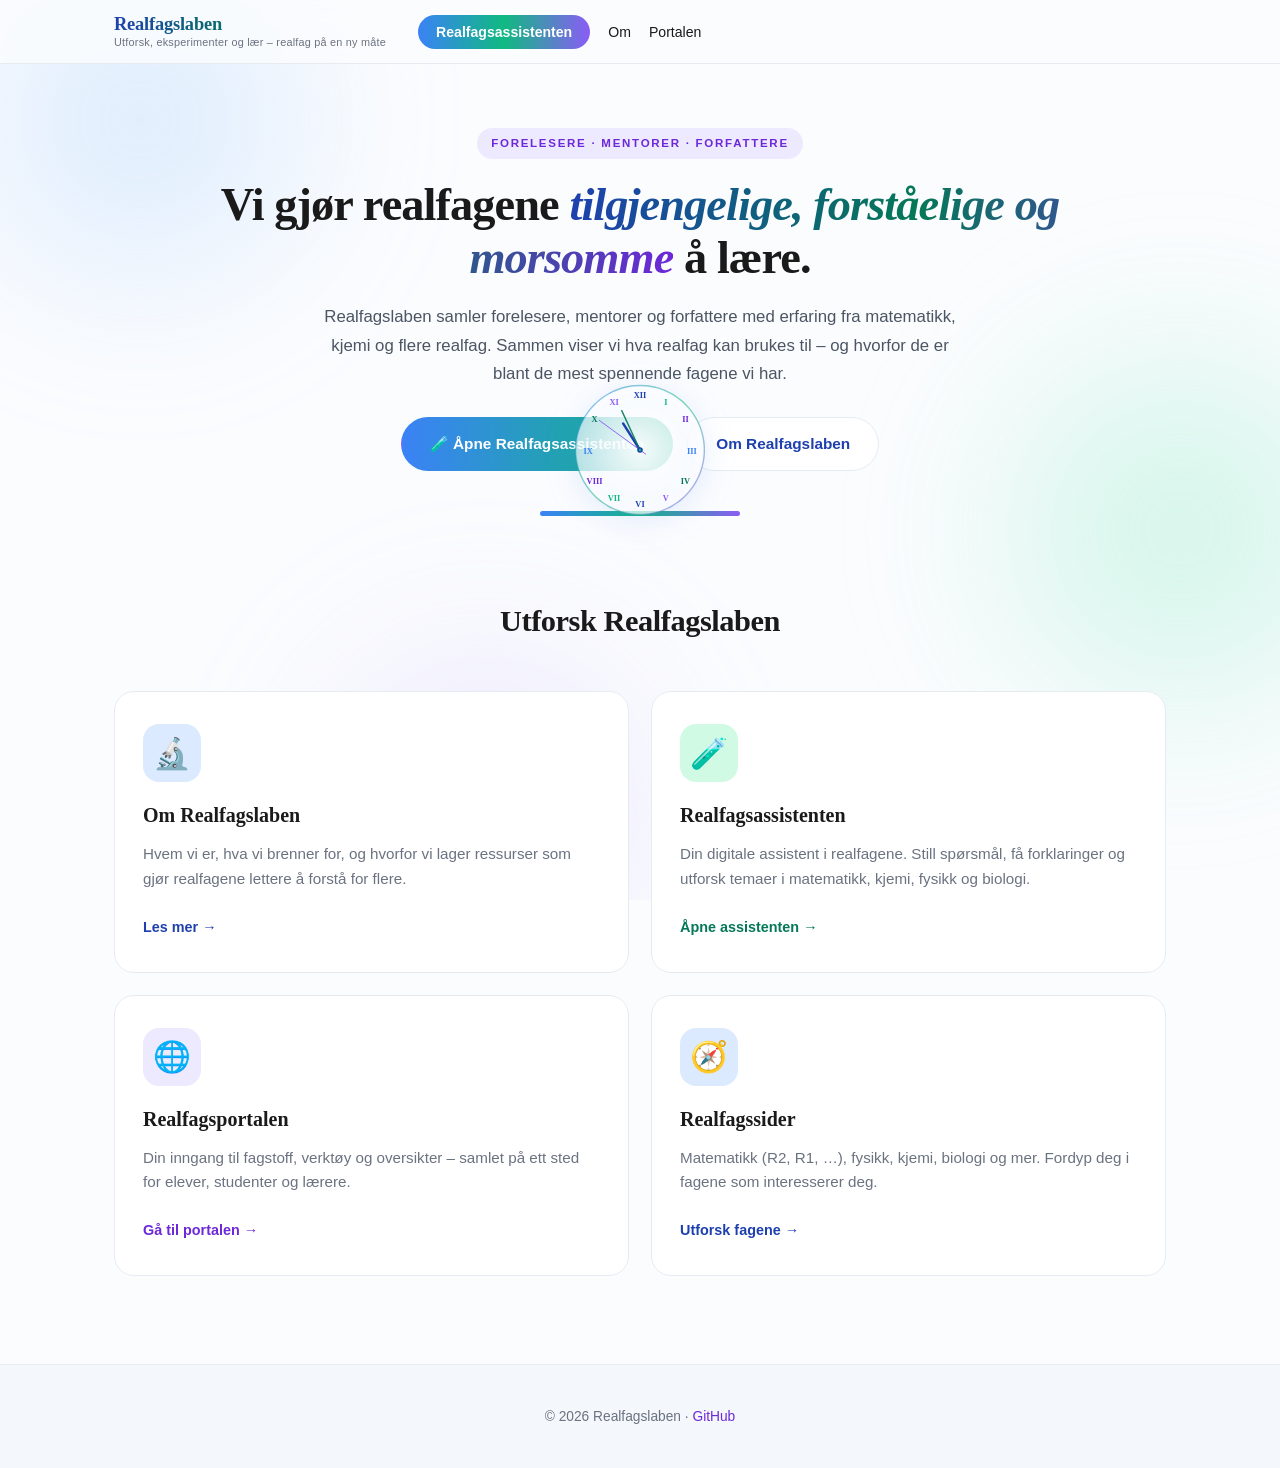
==== index.html @ 732340e2 "Refactor styles and layout in index.html Updated various styles and layout adjustments in index.html" ====
<!DOCTYPE html>
<html lang="no">
<head>
<meta charset="UTF-8">
<meta name="viewport" content="width=device-width, initial-scale=1.0">
<title>Realfagslaben – En reise i realfagsverden</title>
<meta name="description" content="Realfagslaben – forelesere, mentorer og forfattere som gjør matematikk, kjemi og realfag tilgjengelige, forståelige og morsomme å lære.">
<style>
  * { box-sizing: border-box; margin: 0; padding: 0; }

  :root {
    --bla: #3b82f6;
    --bla-mork: #1e40af;
    --gronn: #10b981;
    --gronn-mork: #047857;
    --lilla: #8b5cf6;
    --lilla-mork: #6d28d9;
    --tekst: #1a1a1a;
    --muted: #6b7280;
    --bg: #fbfcfe;
    --bg-alt: #f4f7fb;
    --border: #e6ebf2;
  }

  html, body {
    overflow-x: hidden;
    scroll-behavior: smooth;
  }

  body {
    font-family: -apple-system, BlinkMacSystemFont, "Inter", "Segoe UI", Roboto, Helvetica, Arial, sans-serif;
    background: var(--bg);
    color: var(--tekst);
    line-height: 1.7;
    -webkit-font-smoothing: antialiased;
    cursor: none;
  }

  /* ---------- Bakgrunnsdekor ---------- */
  .bakgrunn {
    position: fixed;
    inset: 0;
    z-index: -1;
    overflow: hidden;
    pointer-events: none;
  }
  .boble {
    position: absolute;
    border-radius: 50%;
    filter: blur(70px);
    opacity: 0.35;
  }
  .boble-1 {
    width: 480px; height: 480px;
    background: radial-gradient(circle, #93c5fd, transparent 70%);
    top: -120px; left: -100px;
  }
  .boble-2 {
    width: 520px; height: 520px;
    background: radial-gradient(circle, #6ee7b7, transparent 70%);
    top: 30%; right: -160px;
  }
  .boble-3 {
    width: 460px; height: 460px;
    background: radial-gradient(circle, #c4b5fd, transparent 70%);
    bottom: -140px; left: 20%;
  }

  /* ---------- Klokke som følger musen (litt mindre) ---------- */
  .klokke {
    position: fixed;
    top: 0;
    left: 0;
    width: 140px;
    height: 140px;
    pointer-events: none;
    z-index: 9999;
    transform: translate(-50%, -50%);
    will-change: transform;
  }

  .klokke svg {
    width: 100%;
    height: 100%;
    overflow: visible;
    filter: drop-shadow(0 6px 16px rgba(59, 130, 246, 0.18));
  }

  /* ---------- Meny ---------- */
  header {
    position: sticky;
    top: 0;
    background: rgba(251, 252, 254, 0.85);
    backdrop-filter: saturate(180%) blur(12px);
    -webkit-backdrop-filter: saturate(180%) blur(12px);
    border-bottom: 1px solid var(--border);
    z-index: 100;
  }

  .nav {
    max-width: 1100px;
    margin: 0 auto;
    padding: 14px 24px;
    display: flex;
    justify-content: space-between;
    align-items: center;
    gap: 20px;
  }

  .logo-wrap {
    display: flex;
    flex-direction: column;
    line-height: 1.15;
    text-decoration: none;
    flex-shrink: 0;
  }

  .logo {
    font-family: Georgia, serif;
    font-size: 1.15rem;
    font-weight: 700;
    letter-spacing: -0.01em;
    background: linear-gradient(90deg, var(--bla-mork), var(--gronn-mork), var(--lilla-mork));
    -webkit-background-clip: text;
    background-clip: text;
    color: transparent;
  }

  .logo-undertittel {
    font-size: 0.68rem;
    font-weight: 500;
    letter-spacing: 0.02em;
    color: var(--muted);
    margin-top: 1px;
  }

  /* Knapper til VENSTRE – rett etter logoen */
  .nav-lenker {
    display: flex;
    gap: 18px;
    list-style: none;
    align-items: center;
    margin-right: auto;
    margin-left: 12px;
  }
  .nav-lenker a {
    font-size: 0.88rem;
    font-weight: 500;
    color: var(--tekst);
    text-decoration: none;
    transition: color 0.2s;
    white-space: nowrap;
  }
  .nav-lenker a:hover { color: var(--bla-mork); }
  .nav-lenker a.cta {
    color: #fff;
    font-weight: 600;
    background: linear-gradient(90deg, var(--bla), var(--gronn), var(--lilla));
    padding: 9px 18px;
    border-radius: 999px;
    transition: transform 0.2s, box-shadow 0.2s;
  }
  .nav-lenker a.cta:hover {
    transform: translateY(-2px);
    box-shadow: 0 8px 20px rgba(59, 130, 246, 0.28);
  }

  /* ---------- Hero ---------- */
  .hero {
    max-width: 1100px;
    margin: 0 auto;
    padding: 64px 24px 48px;
    text-align: center;
    position: relative;
  }

  .hero .eyebrow {
    display: inline-block;
    font-size: 0.72rem;
    font-weight: 600;
    letter-spacing: 0.15em;
    text-transform: uppercase;
    color: var(--lilla-mork);
    background: #ede9fe;
    padding: 6px 14px;
    border-radius: 999px;
    margin-bottom: 20px;
  }

  .hero h1 {
    font-family: Georgia, serif;
    font-size: clamp(1.8rem, 4.5vw, 2.9rem);
    font-weight: 700;
    line-height: 1.14;
    letter-spacing: -0.02em;
    margin-bottom: 18px;
    max-width: 860px;
    margin-left: auto;
    margin-right: auto;
  }

  .hero h1 .gradient {
    background: linear-gradient(90deg, var(--bla-mork), var(--gronn-mork), var(--lilla-mork));
    -webkit-background-clip: text;
    background-clip: text;
    color: transparent;
    font-style: italic;
  }

  .hero p {
    font-size: 1.05rem;
    color: #4b5563;
    margin: 0 auto 28px;
    max-width: 640px;
  }

  .hero-knapper {
    display: flex;
    gap: 14px;
    flex-wrap: wrap;
    justify-content: center;
  }

  .knapp {
    display: inline-flex;
    align-items: center;
    gap: 8px;
    padding: 13px 28px;
    border-radius: 999px;
    font-size: 0.96rem;
    font-weight: 600;
    text-decoration: none;
    transition: transform 0.15s, box-shadow 0.25s, background 0.25s, color 0.25s;
    border: 1px solid transparent;
  }

  .knapp-primær {
    color: #fff;
    background: linear-gradient(90deg, var(--bla), var(--gronn), var(--lilla));
    background-size: 200% 100%;
    background-position: 0% 50%;
    transition: background-position 0.5s, transform 0.2s, box-shadow 0.25s;
  }
  .knapp-primær:hover {
    background-position: 100% 50%;
    transform: translateY(-2px);
    box-shadow: 0 12px 28px rgba(139, 92, 246, 0.28);
  }

  .knapp-sekundær {
    color: var(--bla-mork);
    background: #fff;
    border-color: var(--border);
  }
  .knapp-sekundær:hover {
    border-color: var(--bla);
    color: var(--bla);
    transform: translateY(-2px);
    box-shadow: 0 10px 24px rgba(59, 130, 246, 0.15);
  }

  /* ---------- Fargebånd ---------- */
  .bånd {
    height: 5px;
    max-width: 200px;
    margin: 40px auto 0;
    border-radius: 999px;
    background: linear-gradient(90deg, var(--bla), var(--gronn), var(--lilla));
  }

  /* ---------- Kort-seksjon ---------- */
  .utforsk {
    max-width: 1100px;
    margin: 0 auto;
    padding: 32px 24px 88px;
  }

  .utforsk-header {
    text-align: center;
    margin-bottom: 44px;
  }
  .utforsk-header h2 {
    font-family: Georgia, serif;
    font-size: clamp(1.4rem, 3vw, 1.9rem);
    font-weight: 700;
    letter-spacing: -0.015em;
    margin-bottom: 8px;
  }
  .utforsk-header p {
    color: var(--muted);
    font-size: 1rem;
  }

  .kort-grid {
    display: grid;
    grid-template-columns: repeat(2, 1fr);
    gap: 22px;
  }

  .kort {
    background: #fff;
    border: 1px solid var(--border);
    border-radius: 20px;
    padding: 32px 28px;
    text-decoration: none;
    color: var(--tekst);
    transition: transform 0.2s, box-shadow 0.3s, border-color 0.25s;
    display: flex;
    flex-direction: column;
    gap: 10px;
    position: relative;
    overflow: hidden;
  }
  .kort::before {
    content: "";
    position: absolute;
    top: 0; left: 0; right: 0;
    height: 5px;
    background: linear-gradient(90deg, var(--bla), var(--gronn), var(--lilla));
    opacity: 0;
    transition: opacity 0.3s;
  }
  .kort:hover {
    transform: translateY(-6px);
    box-shadow: 0 24px 48px rgba(30, 64, 175, 0.10);
    border-color: #c7d2fe;
  }
  .kort:hover::before { opacity: 1; }

  .kort .ikon {
    font-size: 1.9rem;
    width: 58px;
    height: 58px;
    border-radius: 16px;
    display: flex;
    align-items: center;
    justify-content: center;
    margin-bottom: 6px;
  }
  .kort.kort-bla .ikon { background: #dbeafe; }
  .kort.kort-gronn .ikon { background: #d1fae5; }
  .kort.kort-lilla .ikon { background: #ede9fe; }
  .kort.kort-bla:hover { border-color: #bfdbfe; }
  .kort.kort-gronn:hover { border-color: #a7f3d0; }
  .kort.kort-lilla:hover { border-color: #ddd6fe; }

  .kort h3 {
    font-family: Georgia, serif;
    font-size: 1.25rem;
    font-weight: 700;
  }
  .kort p { color: var(--muted); font-size: 0.95rem; line-height: 1.6; }

  .kort .pil {
    margin-top: auto;
    padding-top: 14px;
    font-weight: 600;
    font-size: 0.9rem;
    display: inline-flex;
    align-items: center;
    gap: 6px;
    transition: gap 0.2s;
  }
  .kort.kort-bla .pil { color: var(--bla-mork); }
  .kort.kort-gronn .pil { color: var(--gronn-mork); }
  .kort.kort-lilla .pil { color: var(--lilla-mork); }
  .kort:hover .pil { gap: 12px; }

  /* ---------- Bunnnotat ---------- */
  footer {
    border-top: 1px solid var(--border);
    padding: 40px 24px;
    text-align: center;
    background: var(--bg-alt);
  }
  footer p { color: var(--muted); font-size: 0.86rem; }
  footer a {
    color: var(--lilla-mork);
    text-decoration: none;
    font-weight: 500;
  }
  footer a:hover { text-decoration: underline; }

  /* ---------- Mobil ---------- */
  @media (max-width: 900px) {
    body { cursor: auto; }
    .klokke { display: none; }

    .nav {
      flex-wrap: wrap;
      gap: 10px;
      padding: 12px 18px;
    }
    .nav-lenker {
      margin-left: 0;
      margin-right: 0;
      gap: 14px;
      flex-wrap: wrap;
      order: 2;
      width: 100%;
      justify-content: flex-start;
    }
    .logo-wrap { order: 1; }
    .nav-lenker a { font-size: 0.84rem; }
    .nav-lenker a.cta { padding: 8px 16px; }

    .hero { padding: 44px 20px 36px; }
    .kort-grid { grid-template-columns: 1fr; }
    .kort { padding: 28px 24px; }
  }

  @media (max-width: 480px) {
    .logo { font-size: 1.05rem; }
    .logo-undertittel { font-size: 0.62rem; }
    .nav-lenker { gap: 10px; }
    .nav-lenker a { font-size: 0.8rem; }
    .nav-lenker a.cta { padding: 7px 12px; font-size: 0.78rem; }
    .hero-knapper { flex-direction: column; }
    .knapp { justify-content: center; width: 100%; }
  }
</style>
</head>
<body>

  <!-- Bakgrunnsdekor -->
  <div class="bakgrunn">
    <div class="boble boble-1"></div>
    <div class="boble boble-2"></div>
    <div class="boble boble-3"></div>
  </div>

  <!-- Klokke som følger musen -->
  <div class="klokke" id="klokke">
    <svg viewBox="0 0 200 200" xmlns="http://www.w3.org/2000/svg">
      <defs>
        <radialGradient id="skiveGrad" cx="50%" cy="50%">
          <stop offset="0%" stop-color="#ffffff" stop-opacity="0.96"/>
          <stop offset="100%" stop-color="#ffffff" stop-opacity="0.68"/>
        </radialGradient>
        <linearGradient id="ringGrad" x1="0%" y1="0%" x2="100%" y2="100%">
          <stop offset="0%" stop-color="#3b82f6"/>
          <stop offset="50%" stop-color="#10b981"/>
          <stop offset="100%" stop-color="#8b5cf6"/>
        </linearGradient>
      </defs>

      <path id="urskive"
            d="M 100 8 A 92 92 0 1 1 99.9 8 Z"
            fill="url(#skiveGrad)"
            stroke="url(#ringGrad)"
            stroke-width="2"
            stroke-opacity="0.55"/>

      <g id="tall" font-family="Georgia, serif" font-size="12" text-anchor="middle" font-weight="600">
        <text x="100" y="26" fill="#1e40af">XII</text>
        <text x="137" y="35" fill="#10b981">I</text>
        <text x="165" y="60" fill="#6d28d9">II</text>
        <text x="174" y="105" fill="#3b82f6">III</text>
        <text x="165" y="148" fill="#047857">IV</text>
        <text x="137" y="173" fill="#8b5cf6">V</text>
        <text x="100" y="182" fill="#1e40af">VI</text>
        <text x="63" y="173" fill="#10b981">VII</text>
        <text x="35" y="148" fill="#6d28d9">VIII</text>
        <text x="26" y="105" fill="#3b82f6">IX</text>
        <text x="35" y="60" fill="#047857">X</text>
        <text x="63" y="35" fill="#8b5cf6">XI</text>
      </g>

      <g id="visere">
        <line id="timeviser" x1="100" y1="100" x2="100" y2="55"
              stroke="#1e40af" stroke-width="3.5" stroke-linecap="round"/>
        <line id="minuttviser" x1="100" y1="100" x2="100" y2="38"
              stroke="#047857" stroke-width="2" stroke-linecap="round" stroke-opacity="0.9"/>
        <line id="sekundviser" x1="100" y1="110" x2="100" y2="28"
              stroke="#8b5cf6" stroke-width="1.2" stroke-linecap="round"/>
      </g>

      <circle cx="100" cy="100" r="4" fill="#1e40af"/>
      <circle cx="100" cy="100" r="1.8" fill="#10b981"/>
    </svg>
  </div>

  <!-- Meny -->
  <header>
    <nav class="nav">
      <a href="index.html" class="logo-wrap">
        <span class="logo">Realfagslaben</span>
        <span class="logo-undertittel">Utforsk, eksperimenter og lær – realfag på en ny måte</span>
      </a>
      <ul class="nav-lenker">
        <li><a href="Realfagsassistenten/" class="cta">Realfagsassistenten</a></li>
        <li><a href="Om/">Om</a></li>
        <li><a href="Portalen/">Portalen</a></li>
      </ul>
    </nav>
  </header>

  <!-- Hero -->
  <section class="hero">
    <span class="eyebrow">Forelesere · Mentorer · Forfattere</span>
    <h1>Vi gjør realfagene <span class="gradient">tilgjengelige, forståelige og morsomme</span> å lære.</h1>
    <p>
      Realfagslaben samler forelesere, mentorer og forfattere med erfaring fra
      matematikk, kjemi og flere realfag. Sammen viser vi hva realfag kan brukes til –
      og hvorfor de er blant de mest spennende fagene vi har.
    </p>
    <div class="hero-knapper">
      <a href="Realfagsassistenten/" class="knapp knapp-primær">
        🧪 Åpne Realfagsassistenten
      </a>
      <a href="Om/" class="knapp knapp-sekundær">
        Om Realfagslaben
      </a>
    </div>
    <div class="bånd"></div>
  </section>

  <!-- Kort -->
  <section class="utforsk">
    <div class="utforsk-header">
      <h2>Utforsk Realfagslaben</h2>
    </div>

    <div class="kort-grid">
      <a href="Om/index.html" class="kort kort-bla">
        <div class="ikon">🔬</div>
        <h3>Om Realfagslaben</h3>
        <p>
          Hvem vi er, hva vi brenner for, og hvorfor vi lager ressurser som gjør
          realfagene lettere å forstå for flere.
        </p>
        <span class="pil">Les mer →</span>
      </a>

      <a href="Realfagsassistenten/" class="kort kort-gronn">
        <div class="ikon">🧪</div>
        <h3>Realfagsassistenten</h3>
        <p>
          Din digitale assistent i realfagene. Still spørsmål, få forklaringer og
          utforsk temaer i matematikk, kjemi, fysikk og biologi.
        </p>
        <span class="pil">Åpne assistenten →</span>
      </a>

      <a href="Portalen/index.html" class="kort kort-lilla">
        <div class="ikon">🌐</div>
        <h3>Realfagsportalen</h3>
        <p>
          Din inngang til fagstoff, verktøy og oversikter – samlet på ett sted for
          elever, studenter og lærere.
        </p>
        <span class="pil">Gå til portalen →</span>
      </a>

      <a href="Realfagssider/index.html" class="kort kort-bla">
        <div class="ikon">🧭</div>
        <h3>Realfagssider</h3>
        <p>
          Matematikk (R2, R1, …), fysikk, kjemi, biologi og mer. Fordyp deg i
          fagene som interesserer deg.
        </p>
        <span class="pil">Utforsk fagene →</span>
      </a>
    </div>
  </section>

  <footer>
    <p>© <span id="aar"></span> Realfagslaben · <a href="https://github.com/Realfagslaben">GitHub</a></p>
  </footer>

  <script>
    // =====================================================
    // KLOKKE SOM FØLGER MUSEN
    // – Blir ellipse når man drar, går mykt tilbake til sirkel
    // =====================================================
    const klokke = document.getElementById('klokke');
    const urskive = document.getElementById('urskive');
    const timeviser = document.getElementById('timeviser');
    const minuttviser = document.getElementById('minuttviser');
    const sekundviser = document.getElementById('sekundviser');

    let musX = window.innerWidth / 2;
    let musY = window.innerHeight / 2;
    let forrigeMusX = musX;
    let forrigeMusY = musY;
    let klokkeX = musX;
    let klokkeY = musY;
    let dratt = false;

    const ANTALL_PUNKTER = 72;
    const BASIS_RADIUS = 92;

    // Deformasjon (0 = sirkel, høyere = mer ellipse)
    let deformasjon = 0;
    let maalDeformasjon = 0;
    // Retningen ellipsen strekkes i (radianer)
    let deformRetning = 0;
    let hastighetMyk = 0;

    let forskyvninger = new Array(ANTALL_PUNKTER).fill(0);
    let maalforskyvninger = new Array(ANTALL_PUNKTER).fill(0);

    let t = 0;

    document.addEventListener('mousemove', (e) => {
      forrigeMusX = musX;
      forrigeMusY = musY;
      musX = e.clientX;
      musY = e.clientY;
    });

    document.addEventListener('mousedown', () => { dratt = true; });
    document.addEventListener('mouseup', () => { dratt = false; });

    document.addEventListener('touchstart', () => { dratt = true; }, { passive: true });
    document.addEventListener('touchend', () => { dratt = false; }, { passive: true });

    document.addEventListener('touchmove', (e) => {
      if (e.touches[0]) {
        forrigeMusX = musX;
        forrigeMusY = musY;
        musX = e.touches[0].clientX;
        musY = e.touches[0].clientY;
        dratt = true;
      }
    }, { passive: true });

    function byggJevnPath(punkter) {
      if (punkter.length < 3) return '';
      const n = punkter.length;
      let d = 'M ' + punkter[0].x.toFixed(2) + ' ' + punkter[0].y.toFixed(2) + ' ';
      for (let i = 0; i < n; i++) {
        const p0 = punkter[(i - 1 + n) % n];
        const p1 = punkter[i];
        const p2 = punkter[(i + 1) % n];
        const p3 = punkter[(i + 2) % n];
        const cp1x = p1.x + (p2.x - p0.x) / 6;
        const cp1y = p1.y + (p2.y - p0.y) / 6;
        const cp2x = p2.x - (p3.x - p1.x) / 6;
        const cp2y = p2.y - (p3.y - p1.y) / 6;
        d += 'C ' + cp1x.toFixed(2) + ' ' + cp1y.toFixed(2) + ', ' +
             cp2x.toFixed(2) + ' ' + cp2y.toFixed(2) + ', ' +
             p2.x.toFixed(2) + ' ' + p2.y.toFixed(2) + ' ';
      }
      return d + 'Z';
    }

    // Subtil organisk støy
    function stoy(vinkel, tid) {
      return (
        Math.sin(vinkel * 2 + tid * 1.3) * 0.55 +
        Math.sin(vinkel * 3 + tid * 0.9) * 0.30 +
        Math.sin(vinkel * 5 + tid * 0.6) * 0.15
      );
    }

    function animer() {
      t += 0.016;

      // Klokken glir mot musen
      const smootheness = 0.14;
      klokkeX += (musX - klokkeX) * smootheness;
      klokkeY += (musY - klokkeY) * smootheness;
      klokke.style.transform = `translate(${klokkeX}px, ${klokkeY}px) translate(-50%, -50%)`;

      // Musebevegelsens retning og hastighet
      const dx = musX - forrigeMusX;
      const dy = musY - forrigeMusY;
      const hastighet = Math.min(Math.sqrt(dx * dx + dy * dy), 40);
      hastighetMyk += (hastighet - hastighetMyk) * 0.15;

      // Mål-deformasjon:
      // – hvis man drar (musepeker nede) og beveger seg: høy deformasjon
      // – ellers: 0 (tilbake til sirkel)
      if (dratt && hastighetMyk > 0.5) {
        maalDeformasjon = Math.min(hastighetMyk * 0.55, 22);
        deformRetning = Math.atan2(dy, dx);
      } else {
        maalDeformasjon = 0;
      }

      // Myk overgang – slik at den "puster" tilbake til sirkel
      deformasjon += (maalDeformasjon - deformasjon) * 0.08;

      for (let i = 0; i < ANTALL_PUNKTER; i++) {
        const vinkel = (i / ANTALL_PUNKTER) * Math.PI * 2;

        // Ellipse-deformasjon: strekk i bevegelsesretningen,
        // trykk inn på tvers (cos(2*(vinkel-retning)) gir +1 med, -1 mot)
        let ellipse = 0;
        if (deformasjon > 0.05) {
          ellipse = Math.cos(2 * (vinkel - deformRetning)) * deformasjon;
        }

        // Subtil pust så kanten lever selv når klokken står stille
        const pust = stoy(vinkel, t) * 0.15;

        maalforskyvninger[i] = ellipse + pust;
        forskyvninger[i] += (maalforskyvninger[i] - forskyvninger[i]) * 0.15;
      }

      const punkter = [];
      for (let i = 0; i < ANTALL_PUNKTER; i++) {
        const vinkel = (i / ANTALL_PUNKTER) * Math.PI * 2 - Math.PI / 2;
        const radius = BASIS_RADIUS + forskyvninger[i];
        punkter.push({
          x: 100 + Math.cos(vinkel) * radius,
          y: 100 + Math.sin(vinkel) * radius
        });
      }

      urskive.setAttribute('d', byggJevnPath(punkter));
      requestAnimationFrame(animer);
    }
    animer();

    function oppdaterKlokke() {
      const naa = new Date();
      const timer = naa.getHours() % 12;
      const minutter = naa.getMinutes();
      const sekunder = naa.getSeconds();

      const timeVinkel = (timer * 30) + (minutter * 0.5);
      const minuttVinkel = (minutter * 6) + (sekunder * 0.1);
      const sekundVinkel = sekunder * 6;

      timeviser.setAttribute('transform', `rotate(${timeVinkel} 100 100)`);
      minuttviser.setAttribute('transform', `rotate(${minuttVinkel} 100 100)`);
      sekundviser.setAttribute('transform', `rotate(${sekundVinkel} 100 100)`);
    }
    setInterval(oppdaterKlokke, 1000);
    oppdaterKlokke();

    document.getElementById('aar').textContent = new Date().getFullYear();
  </script>

</body>
</html>
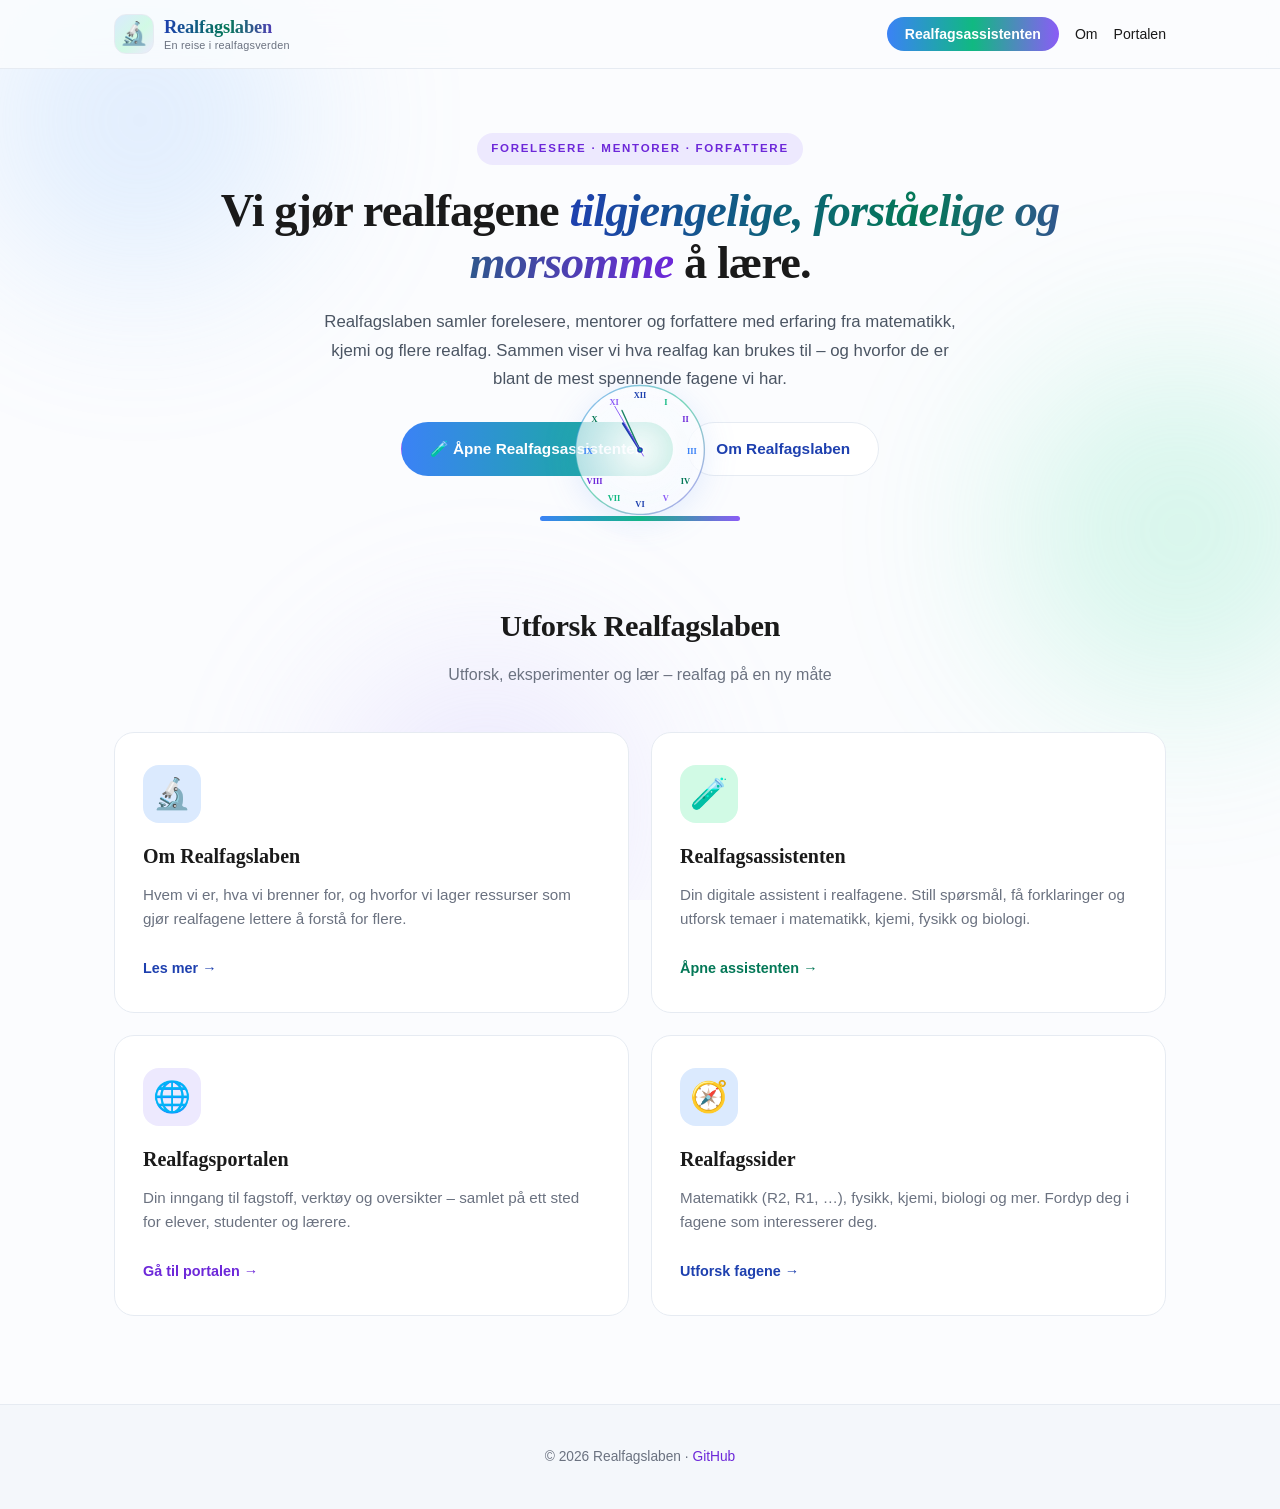
==== commit 74c6dc25: "Refactor logo and navigation styles in index.html Updated styles and structure for logo and navigati" ====
--- a/index.html
+++ b/index.html
@@ -67,7 +67,7 @@
     bottom: -140px; left: 20%;
   }
 
-  /* ---------- Klokke som følger musen (litt mindre) ---------- */
+  /* ---------- Klokke som følger musen ---------- */
   .klokke {
     position: fixed;
     top: 0;
@@ -105,15 +105,39 @@
     display: flex;
     justify-content: space-between;
     align-items: center;
-    gap: 20px;
-  }
-
+    gap: 16px;
+  }
+
+  /* Logo med mikroskop */
   .logo-wrap {
+    display: flex;
+    align-items: center;
+    gap: 10px;
+    text-decoration: none;
+    flex-shrink: 0;
+  }
+
+  .logo-ikon {
+    width: 40px;
+    height: 40px;
+    border-radius: 12px;
+    display: flex;
+    align-items: center;
+    justify-content: center;
+    font-size: 1.4rem;
+    background: linear-gradient(135deg, #dbeafe, #d1fae5 55%, #ede9fe);
+    border: 1px solid var(--border);
+    flex-shrink: 0;
+    transition: transform 0.25s ease;
+  }
+  .logo-wrap:hover .logo-ikon {
+    transform: rotate(-6deg) scale(1.06);
+  }
+
+  .logo-tekst {
     display: flex;
     flex-direction: column;
     line-height: 1.15;
-    text-decoration: none;
-    flex-shrink: 0;
   }
 
   .logo {
@@ -135,14 +159,13 @@
     margin-top: 1px;
   }
 
-  /* Knapper til VENSTRE – rett etter logoen */
+  /* Knapper til HØYRE */
   .nav-lenker {
     display: flex;
-    gap: 18px;
+    gap: 16px;
     list-style: none;
     align-items: center;
-    margin-right: auto;
-    margin-left: 12px;
+    flex-shrink: 0;
   }
   .nav-lenker a {
     font-size: 0.88rem;
@@ -392,18 +415,15 @@
       gap: 10px;
       padding: 12px 18px;
     }
+    .logo-wrap { order: 1; flex: 1 1 auto; }
     .nav-lenker {
-      margin-left: 0;
-      margin-right: 0;
-      gap: 14px;
-      flex-wrap: wrap;
       order: 2;
-      width: 100%;
-      justify-content: flex-start;
+      flex: 1 1 auto;
+      justify-content: flex-end;
+      gap: 12px;
     }
-    .logo-wrap { order: 1; }
-    .nav-lenker a { font-size: 0.84rem; }
-    .nav-lenker a.cta { padding: 8px 16px; }
+    .nav-lenker a { font-size: 0.82rem; }
+    .nav-lenker a.cta { padding: 8px 14px; font-size: 0.8rem; }
 
     .hero { padding: 44px 20px 36px; }
     .kort-grid { grid-template-columns: 1fr; }
@@ -411,11 +431,13 @@
   }
 
   @media (max-width: 480px) {
-    .logo { font-size: 1.05rem; }
-    .logo-undertittel { font-size: 0.62rem; }
-    .nav-lenker { gap: 10px; }
-    .nav-lenker a { font-size: 0.8rem; }
-    .nav-lenker a.cta { padding: 7px 12px; font-size: 0.78rem; }
+    .logo { font-size: 1rem; }
+    .logo-undertittel { font-size: 0.6rem; }
+    .logo-ikon { width: 34px; height: 34px; font-size: 1.15rem; }
+    .nav { padding: 10px 14px; gap: 8px; }
+    .nav-lenker { gap: 8px; }
+    .nav-lenker a { font-size: 0.76rem; }
+    .nav-lenker a.cta { padding: 6px 11px; font-size: 0.74rem; }
     .hero-knapper { flex-direction: column; }
     .knapp { justify-content: center; width: 100%; }
   }
@@ -485,8 +507,11 @@
   <header>
     <nav class="nav">
       <a href="index.html" class="logo-wrap">
-        <span class="logo">Realfagslaben</span>
-        <span class="logo-undertittel">Utforsk, eksperimenter og lær – realfag på en ny måte</span>
+        <span class="logo-ikon" aria-hidden="true">🔬</span>
+        <span class="logo-tekst">
+          <span class="logo">Realfagslaben</span>
+          <span class="logo-undertittel">En reise i realfagsverden</span>
+        </span>
       </a>
       <ul class="nav-lenker">
         <li><a href="Realfagsassistenten/" class="cta">Realfagsassistenten</a></li>
@@ -520,6 +545,7 @@
   <section class="utforsk">
     <div class="utforsk-header">
       <h2>Utforsk Realfagslaben</h2>
+      <p>Utforsk, eksperimenter og lær – realfag på en ny måte</p>
     </div>
 
     <div class="kort-grid">
@@ -591,10 +617,8 @@
     const ANTALL_PUNKTER = 72;
     const BASIS_RADIUS = 92;
 
-    // Deformasjon (0 = sirkel, høyere = mer ellipse)
     let deformasjon = 0;
     let maalDeformasjon = 0;
-    // Retningen ellipsen strekkes i (radianer)
     let deformRetning = 0;
     let hastighetMyk = 0;
 
@@ -646,7 +670,6 @@
       return d + 'Z';
     }
 
-    // Subtil organisk støy
     function stoy(vinkel, tid) {
       return (
         Math.sin(vinkel * 2 + tid * 1.3) * 0.55 +
@@ -658,21 +681,16 @@
     function animer() {
       t += 0.016;
 
-      // Klokken glir mot musen
       const smootheness = 0.14;
       klokkeX += (musX - klokkeX) * smootheness;
       klokkeY += (musY - klokkeY) * smootheness;
       klokke.style.transform = `translate(${klokkeX}px, ${klokkeY}px) translate(-50%, -50%)`;
 
-      // Musebevegelsens retning og hastighet
       const dx = musX - forrigeMusX;
       const dy = musY - forrigeMusY;
       const hastighet = Math.min(Math.sqrt(dx * dx + dy * dy), 40);
       hastighetMyk += (hastighet - hastighetMyk) * 0.15;
 
-      // Mål-deformasjon:
-      // – hvis man drar (musepeker nede) og beveger seg: høy deformasjon
-      // – ellers: 0 (tilbake til sirkel)
       if (dratt && hastighetMyk > 0.5) {
         maalDeformasjon = Math.min(hastighetMyk * 0.55, 22);
         deformRetning = Math.atan2(dy, dx);
@@ -680,20 +698,16 @@
         maalDeformasjon = 0;
       }
 
-      // Myk overgang – slik at den "puster" tilbake til sirkel
       deformasjon += (maalDeformasjon - deformasjon) * 0.08;
 
       for (let i = 0; i < ANTALL_PUNKTER; i++) {
         const vinkel = (i / ANTALL_PUNKTER) * Math.PI * 2;
 
-        // Ellipse-deformasjon: strekk i bevegelsesretningen,
-        // trykk inn på tvers (cos(2*(vinkel-retning)) gir +1 med, -1 mot)
         let ellipse = 0;
         if (deformasjon > 0.05) {
           ellipse = Math.cos(2 * (vinkel - deformRetning)) * deformasjon;
         }
 
-        // Subtil pust så kanten lever selv når klokken står stille
         const pust = stoy(vinkel, t) * 0.15;
 
         maalforskyvninger[i] = ellipse + pust;
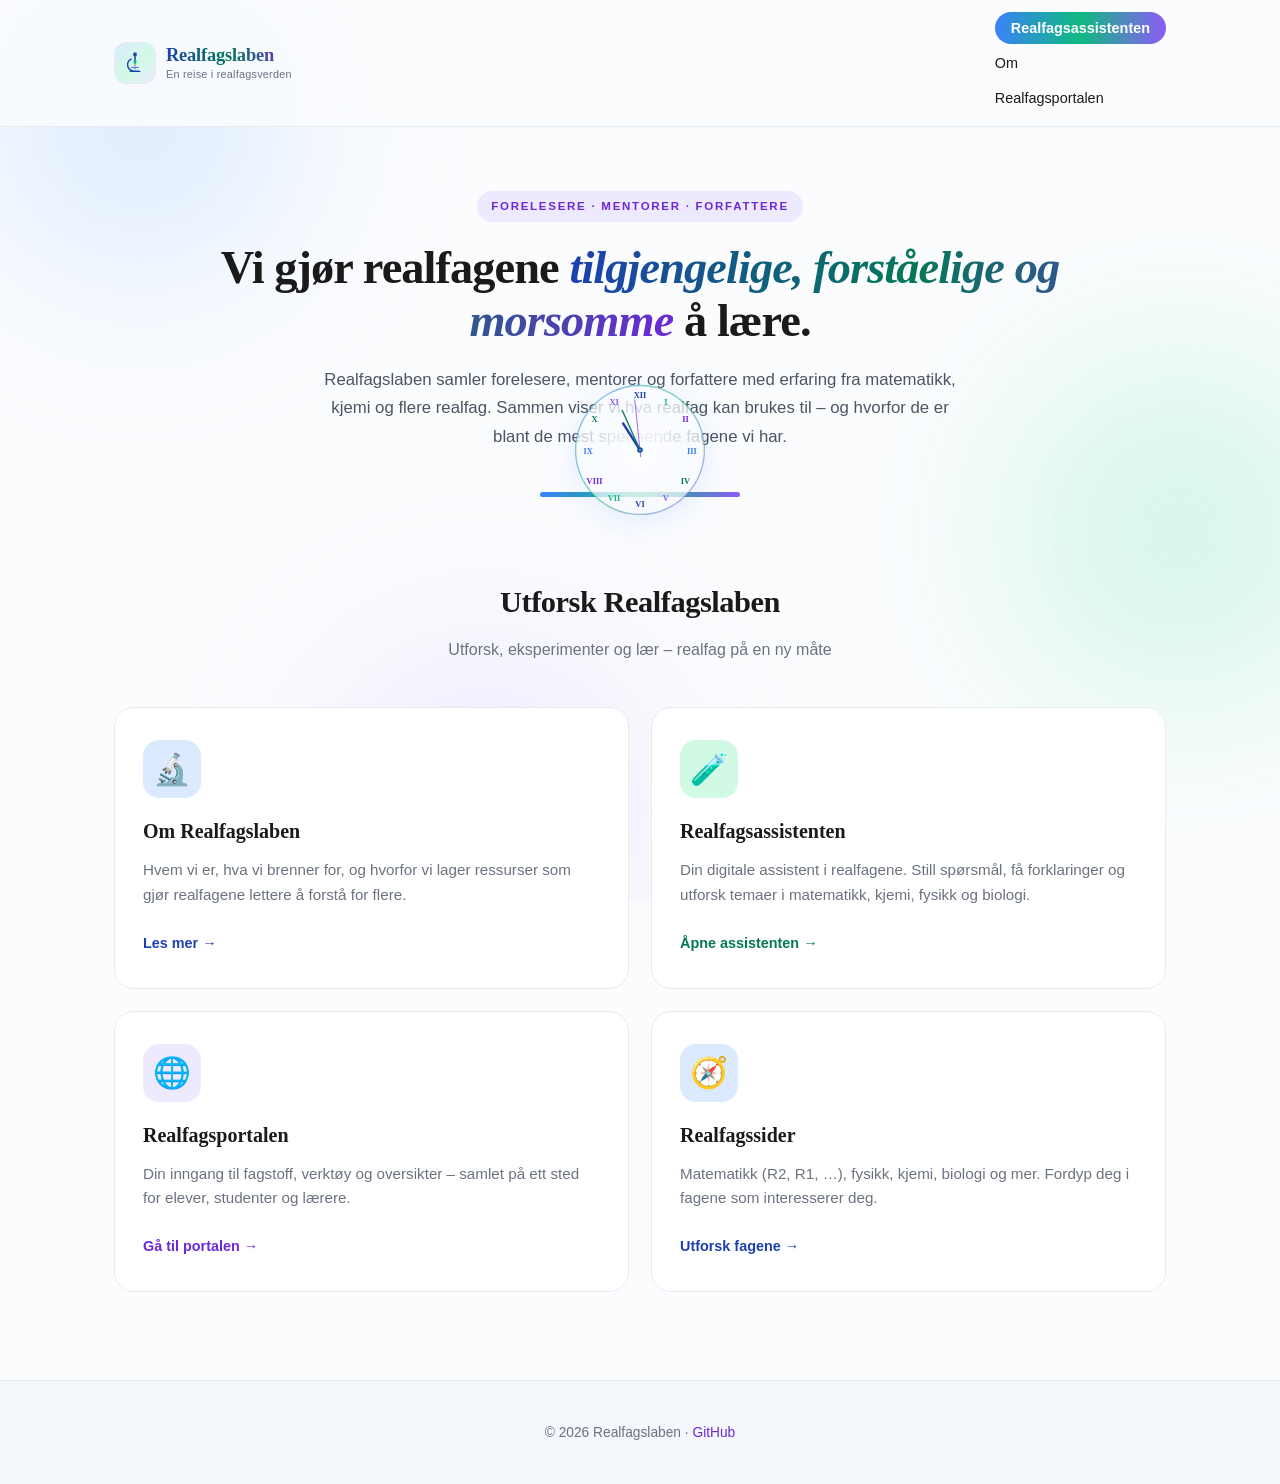
==== commit 87d924ea: "Refactor logo and navigation styles in index.html Updated logo and navigation styles, adjusted butto" ====
--- a/index.html
+++ b/index.html
@@ -1,4 +1,3 @@
-
 <!DOCTYPE html>
 <html lang="no">
 <head>
@@ -108,7 +107,7 @@
     gap: 16px;
   }
 
-  /* Logo med mikroskop */
+  /* Logo med skarpt mikroskop (SVG) */
   .logo-wrap {
     display: flex;
     align-items: center;
@@ -118,13 +117,12 @@
   }
 
   .logo-ikon {
-    width: 40px;
-    height: 40px;
+    width: 42px;
+    height: 42px;
     border-radius: 12px;
     display: flex;
     align-items: center;
     justify-content: center;
-    font-size: 1.4rem;
     background: linear-gradient(135deg, #dbeafe, #d1fae5 55%, #ede9fe);
     border: 1px solid var(--border);
     flex-shrink: 0;
@@ -133,6 +131,7 @@
   .logo-wrap:hover .logo-ikon {
     transform: rotate(-6deg) scale(1.06);
   }
+  .logo-ikon svg { width: 26px; height: 26px; display: block; }
 
   .logo-tekst {
     display: flex;
@@ -159,28 +158,30 @@
     margin-top: 1px;
   }
 
-  /* Knapper til HØYRE */
+  /* Knapper til VENSTRE, stablet vertikalt */
   .nav-lenker {
     display: flex;
-    gap: 16px;
+    flex-direction: column;
+    gap: 8px;
     list-style: none;
-    align-items: center;
+    align-items: flex-start;
     flex-shrink: 0;
   }
   .nav-lenker a {
-    font-size: 0.88rem;
+    font-size: 0.9rem;
     font-weight: 500;
     color: var(--tekst);
     text-decoration: none;
     transition: color 0.2s;
     white-space: nowrap;
+    padding: 4px 0;
   }
   .nav-lenker a:hover { color: var(--bla-mork); }
   .nav-lenker a.cta {
     color: #fff;
     font-weight: 600;
     background: linear-gradient(90deg, var(--bla), var(--gronn), var(--lilla));
-    padding: 9px 18px;
+    padding: 8px 16px;
     border-radius: 999px;
     transition: transform 0.2s, box-shadow 0.2s;
   }
@@ -236,51 +237,6 @@
     color: #4b5563;
     margin: 0 auto 28px;
     max-width: 640px;
-  }
-
-  .hero-knapper {
-    display: flex;
-    gap: 14px;
-    flex-wrap: wrap;
-    justify-content: center;
-  }
-
-  .knapp {
-    display: inline-flex;
-    align-items: center;
-    gap: 8px;
-    padding: 13px 28px;
-    border-radius: 999px;
-    font-size: 0.96rem;
-    font-weight: 600;
-    text-decoration: none;
-    transition: transform 0.15s, box-shadow 0.25s, background 0.25s, color 0.25s;
-    border: 1px solid transparent;
-  }
-
-  .knapp-primær {
-    color: #fff;
-    background: linear-gradient(90deg, var(--bla), var(--gronn), var(--lilla));
-    background-size: 200% 100%;
-    background-position: 0% 50%;
-    transition: background-position 0.5s, transform 0.2s, box-shadow 0.25s;
-  }
-  .knapp-primær:hover {
-    background-position: 100% 50%;
-    transform: translateY(-2px);
-    box-shadow: 0 12px 28px rgba(139, 92, 246, 0.28);
-  }
-
-  .knapp-sekundær {
-    color: var(--bla-mork);
-    background: #fff;
-    border-color: var(--border);
-  }
-  .knapp-sekundær:hover {
-    border-color: var(--bla);
-    color: var(--bla);
-    transform: translateY(-2px);
-    box-shadow: 0 10px 24px rgba(59, 130, 246, 0.15);
   }
 
   /* ---------- Fargebånd ---------- */
@@ -411,19 +367,17 @@
     .klokke { display: none; }
 
     .nav {
-      flex-wrap: wrap;
-      gap: 10px;
+      flex-direction: column;
+      align-items: flex-start;
+      gap: 12px;
       padding: 12px 18px;
     }
-    .logo-wrap { order: 1; flex: 1 1 auto; }
     .nav-lenker {
-      order: 2;
-      flex: 1 1 auto;
-      justify-content: flex-end;
-      gap: 12px;
+      width: 100%;
+      gap: 6px;
     }
-    .nav-lenker a { font-size: 0.82rem; }
-    .nav-lenker a.cta { padding: 8px 14px; font-size: 0.8rem; }
+    .nav-lenker a { font-size: 0.86rem; }
+    .nav-lenker a.cta { padding: 7px 14px; font-size: 0.84rem; }
 
     .hero { padding: 44px 20px 36px; }
     .kort-grid { grid-template-columns: 1fr; }
@@ -433,13 +387,11 @@
   @media (max-width: 480px) {
     .logo { font-size: 1rem; }
     .logo-undertittel { font-size: 0.6rem; }
-    .logo-ikon { width: 34px; height: 34px; font-size: 1.15rem; }
-    .nav { padding: 10px 14px; gap: 8px; }
-    .nav-lenker { gap: 8px; }
-    .nav-lenker a { font-size: 0.76rem; }
-    .nav-lenker a.cta { padding: 6px 11px; font-size: 0.74rem; }
-    .hero-knapper { flex-direction: column; }
-    .knapp { justify-content: center; width: 100%; }
+    .logo-ikon { width: 36px; height: 36px; }
+    .logo-ikon svg { width: 22px; height: 22px; }
+    .nav { padding: 10px 14px; }
+    .nav-lenker a { font-size: 0.82rem; }
+    .nav-lenker a.cta { padding: 6px 12px; font-size: 0.8rem; }
   }
 </style>
 </head>
@@ -507,7 +459,33 @@
   <header>
     <nav class="nav">
       <a href="index.html" class="logo-wrap">
-        <span class="logo-ikon" aria-hidden="true">🔬</span>
+        <span class="logo-ikon" aria-hidden="true">
+          <!-- Skarpt mikroskop i SVG -->
+          <svg viewBox="0 0 24 24" fill="none" xmlns="http://www.w3.org/2000/svg">
+            <!-- Okular -->
+            <rect x="10.5" y="2.2" width="3" height="3.6" rx="0.6"
+                  fill="#1e40af"/>
+            <!-- Rør -->
+            <rect x="11.3" y="5.6" width="1.4" height="4.4"
+                  fill="#1e40af"/>
+            <!-- Objektiv -->
+            <path d="M10.4 10 L13.6 10 L12.9 12.6 L11.1 12.6 Z"
+                  fill="#10b981"/>
+            <!-- Preparat/lysstråle -->
+            <path d="M12 13 L12 15" stroke="#8b5cf6" stroke-width="0.9" stroke-linecap="round"/>
+            <!-- Arm -->
+            <path d="M8.5 8.5 C 6.4 9.4 5.2 11.2 5.2 13.6 C 5.2 16.4 7 18.6 10 19.4"
+                  stroke="#1e40af" stroke-width="1.3" stroke-linecap="round" fill="none"/>
+            <!-- Bord/plattform -->
+            <rect x="8.2" y="15.6" width="7.6" height="1.1" rx="0.4"
+                  fill="#8b5cf6"/>
+            <!-- Base -->
+            <path d="M7 20.4 C 7 19.4 8 19 9.5 19 L14.5 19 C 16 19 17 19.4 17 20.4 Z"
+                  fill="#1e40af"/>
+            <!-- Lys under bord -->
+            <circle cx="12" cy="17.4" r="0.7" fill="#10b981"/>
+          </svg>
+        </span>
         <span class="logo-tekst">
           <span class="logo">Realfagslaben</span>
           <span class="logo-undertittel">En reise i realfagsverden</span>
@@ -516,7 +494,7 @@
       <ul class="nav-lenker">
         <li><a href="Realfagsassistenten/" class="cta">Realfagsassistenten</a></li>
         <li><a href="Om/">Om</a></li>
-        <li><a href="Portalen/">Portalen</a></li>
+        <li><a href="Realfagsportalen/">Realfagsportalen</a></li>
       </ul>
     </nav>
   </header>
@@ -530,14 +508,6 @@
       matematikk, kjemi og flere realfag. Sammen viser vi hva realfag kan brukes til –
       og hvorfor de er blant de mest spennende fagene vi har.
     </p>
-    <div class="hero-knapper">
-      <a href="Realfagsassistenten/" class="knapp knapp-primær">
-        🧪 Åpne Realfagsassistenten
-      </a>
-      <a href="Om/" class="knapp knapp-sekundær">
-        Om Realfagslaben
-      </a>
-    </div>
     <div class="bånd"></div>
   </section>
 
@@ -569,7 +539,7 @@
         <span class="pil">Åpne assistenten →</span>
       </a>
 
-      <a href="Portalen/index.html" class="kort kort-lilla">
+      <a href="Realfagsportalen/index.html" class="kort kort-lilla">
         <div class="ikon">🌐</div>
         <h3>Realfagsportalen</h3>
         <p>
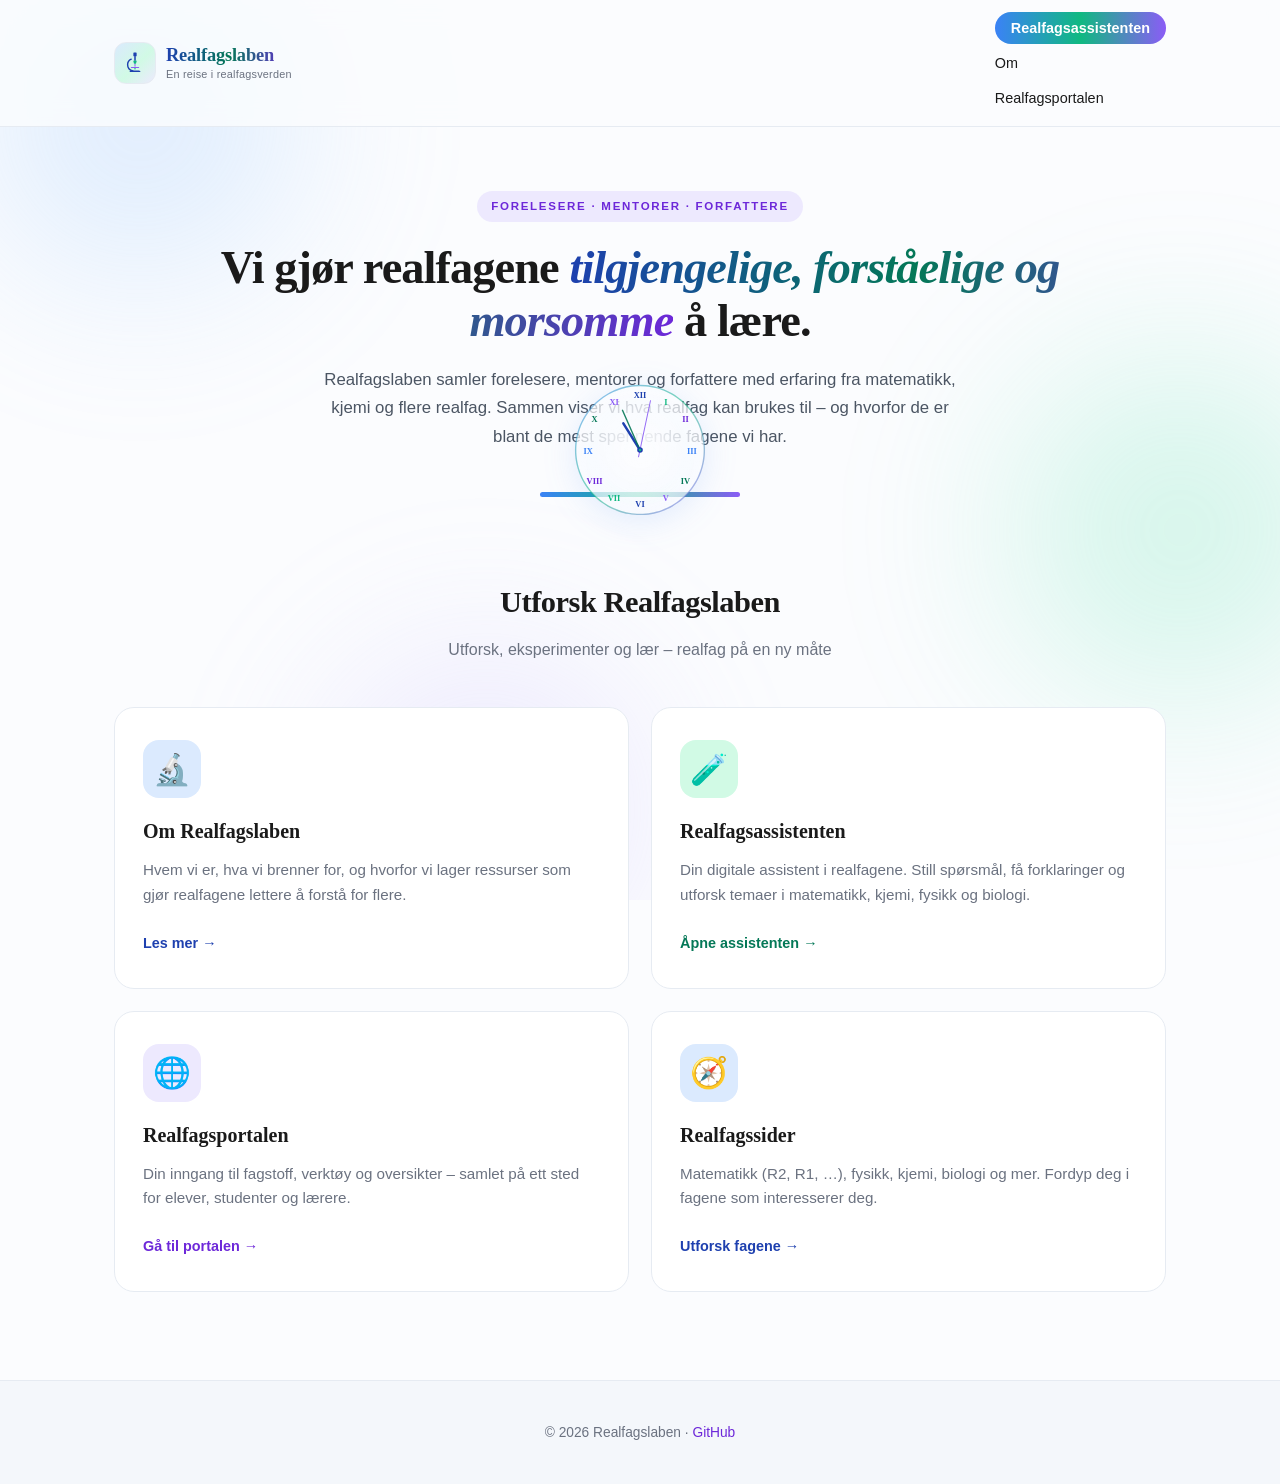
==== commit 20fe0de8: "Add newline at end of index.html Add a newline at the end of the HTML file." ====
--- a/index.html
+++ b/index.html
@@ -1,3 +1,4 @@
+
 <!DOCTYPE html>
 <html lang="no">
 <head>
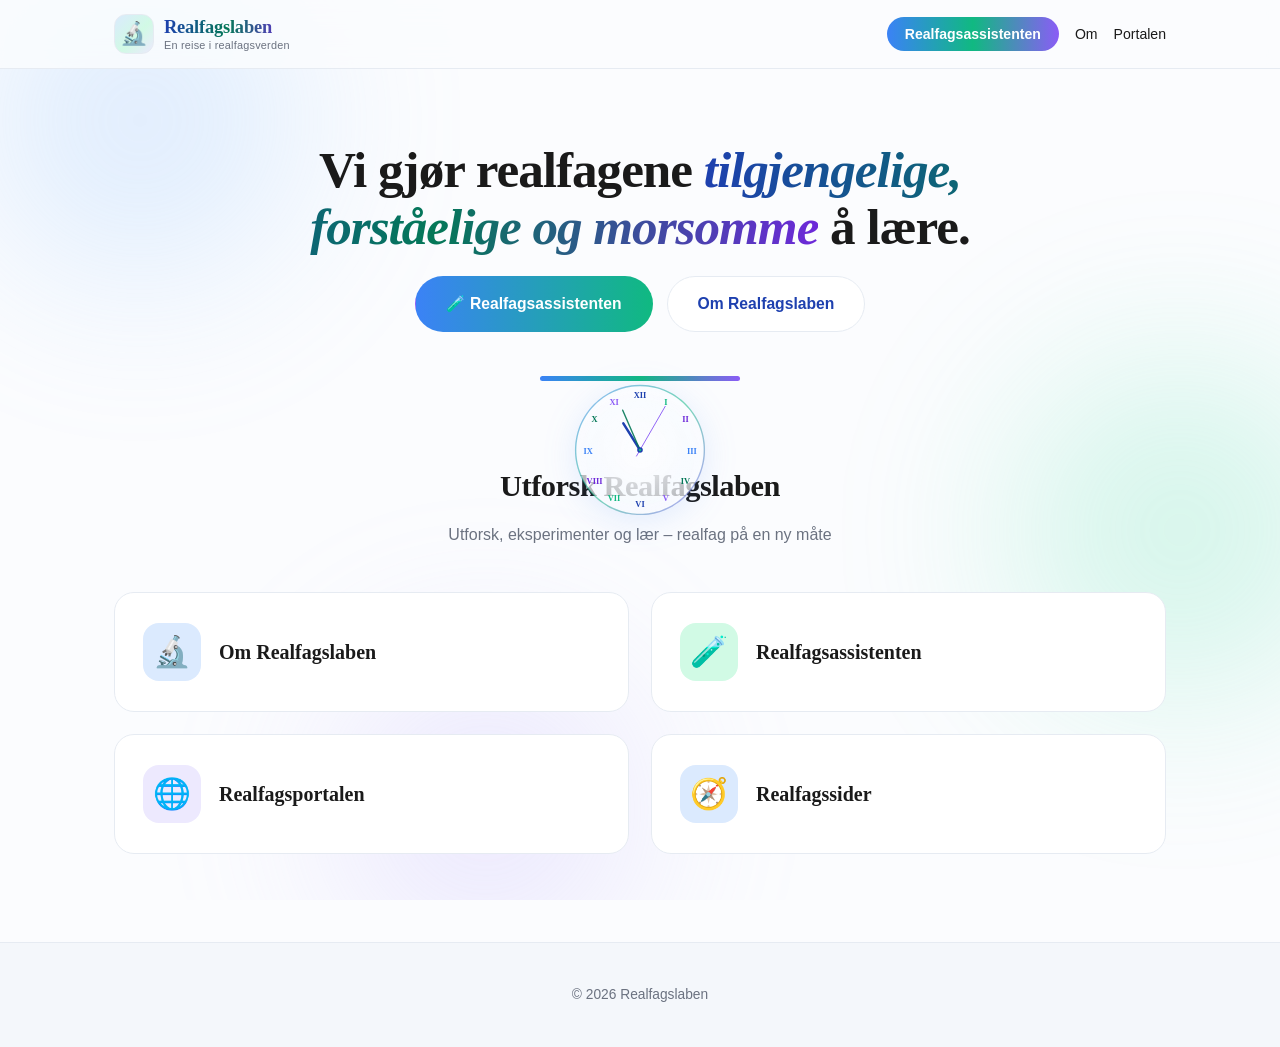
==== commit 5fd50acd: "Refactor index.html with style and content updates Updated title and modified styles for various ele" ====
--- a/index.html
+++ b/index.html
@@ -1,11 +1,9 @@
-
 <!DOCTYPE html>
 <html lang="no">
 <head>
 <meta charset="UTF-8">
 <meta name="viewport" content="width=device-width, initial-scale=1.0">
-<title>Realfagslaben – En reise i realfagsverden</title>
-<meta name="description" content="Realfagslaben – forelesere, mentorer og forfattere som gjør matematikk, kjemi og realfag tilgjengelige, forståelige og morsomme å lære.">
+<title>Realfagslaben</title>
 <style>
   * { box-sizing: border-box; margin: 0; padding: 0; }
 
@@ -108,7 +106,6 @@
     gap: 16px;
   }
 
-  /* Logo med skarpt mikroskop (SVG) */
   .logo-wrap {
     display: flex;
     align-items: center;
@@ -118,12 +115,13 @@
   }
 
   .logo-ikon {
-    width: 42px;
-    height: 42px;
+    width: 40px;
+    height: 40px;
     border-radius: 12px;
     display: flex;
     align-items: center;
     justify-content: center;
+    font-size: 1.4rem;
     background: linear-gradient(135deg, #dbeafe, #d1fae5 55%, #ede9fe);
     border: 1px solid var(--border);
     flex-shrink: 0;
@@ -132,7 +130,6 @@
   .logo-wrap:hover .logo-ikon {
     transform: rotate(-6deg) scale(1.06);
   }
-  .logo-ikon svg { width: 26px; height: 26px; display: block; }
 
   .logo-tekst {
     display: flex;
@@ -159,30 +156,27 @@
     margin-top: 1px;
   }
 
-  /* Knapper til VENSTRE, stablet vertikalt */
   .nav-lenker {
     display: flex;
-    flex-direction: column;
-    gap: 8px;
+    gap: 16px;
     list-style: none;
-    align-items: flex-start;
+    align-items: center;
     flex-shrink: 0;
   }
   .nav-lenker a {
-    font-size: 0.9rem;
+    font-size: 0.88rem;
     font-weight: 500;
     color: var(--tekst);
     text-decoration: none;
     transition: color 0.2s;
     white-space: nowrap;
-    padding: 4px 0;
   }
   .nav-lenker a:hover { color: var(--bla-mork); }
   .nav-lenker a.cta {
     color: #fff;
     font-weight: 600;
     background: linear-gradient(90deg, var(--bla), var(--gronn), var(--lilla));
-    padding: 8px 16px;
+    padding: 9px 18px;
     border-radius: 999px;
     transition: transform 0.2s, box-shadow 0.2s;
   }
@@ -195,31 +189,18 @@
   .hero {
     max-width: 1100px;
     margin: 0 auto;
-    padding: 64px 24px 48px;
+    padding: 72px 24px 56px;
     text-align: center;
     position: relative;
   }
 
-  .hero .eyebrow {
-    display: inline-block;
-    font-size: 0.72rem;
-    font-weight: 600;
-    letter-spacing: 0.15em;
-    text-transform: uppercase;
-    color: var(--lilla-mork);
-    background: #ede9fe;
-    padding: 6px 14px;
-    border-radius: 999px;
-    margin-bottom: 20px;
-  }
-
   .hero h1 {
     font-family: Georgia, serif;
-    font-size: clamp(1.8rem, 4.5vw, 2.9rem);
+    font-size: clamp(2rem, 5vw, 3.2rem);
     font-weight: 700;
-    line-height: 1.14;
+    line-height: 1.12;
     letter-spacing: -0.02em;
-    margin-bottom: 18px;
+    margin-bottom: 20px;
     max-width: 860px;
     margin-left: auto;
     margin-right: auto;
@@ -233,18 +214,57 @@
     font-style: italic;
   }
 
-  .hero p {
-    font-size: 1.05rem;
-    color: #4b5563;
-    margin: 0 auto 28px;
-    max-width: 640px;
+  .hero-knapper {
+    display: flex;
+    gap: 14px;
+    flex-wrap: wrap;
+    justify-content: center;
+    margin-top: 8px;
+  }
+
+  .knapp {
+    display: inline-flex;
+    align-items: center;
+    gap: 8px;
+    padding: 14px 30px;
+    border-radius: 999px;
+    font-size: 0.98rem;
+    font-weight: 600;
+    text-decoration: none;
+    transition: transform 0.15s, box-shadow 0.25s, background 0.25s, color 0.25s;
+    border: 1px solid transparent;
+  }
+
+  .knapp-primær {
+    color: #fff;
+    background: linear-gradient(90deg, var(--bla), var(--gronn), var(--lilla));
+    background-size: 200% 100%;
+    background-position: 0% 50%;
+    transition: background-position 0.5s, transform 0.2s, box-shadow 0.25s;
+  }
+  .knapp-primær:hover {
+    background-position: 100% 50%;
+    transform: translateY(-2px);
+    box-shadow: 0 12px 28px rgba(139, 92, 246, 0.28);
+  }
+
+  .knapp-sekundær {
+    color: var(--bla-mork);
+    background: #fff;
+    border-color: var(--border);
+  }
+  .knapp-sekundær:hover {
+    border-color: var(--bla);
+    color: var(--bla);
+    transform: translateY(-2px);
+    box-shadow: 0 10px 24px rgba(59, 130, 246, 0.15);
   }
 
   /* ---------- Fargebånd ---------- */
   .bånd {
     height: 5px;
     max-width: 200px;
-    margin: 40px auto 0;
+    margin: 44px auto 0;
     border-radius: 999px;
     background: linear-gradient(90deg, var(--bla), var(--gronn), var(--lilla));
   }
@@ -253,7 +273,7 @@
   .utforsk {
     max-width: 1100px;
     margin: 0 auto;
-    padding: 32px 24px 88px;
+    padding: 24px 24px 88px;
   }
 
   .utforsk-header {
@@ -282,13 +302,13 @@
     background: #fff;
     border: 1px solid var(--border);
     border-radius: 20px;
-    padding: 32px 28px;
+    padding: 30px 28px;
     text-decoration: none;
     color: var(--tekst);
     transition: transform 0.2s, box-shadow 0.3s, border-color 0.25s;
     display: flex;
-    flex-direction: column;
-    gap: 10px;
+    align-items: center;
+    gap: 18px;
     position: relative;
     overflow: hidden;
   }
@@ -316,7 +336,7 @@
     display: flex;
     align-items: center;
     justify-content: center;
-    margin-bottom: 6px;
+    flex-shrink: 0;
   }
   .kort.kort-bla .ikon { background: #dbeafe; }
   .kort.kort-gronn .ikon { background: #d1fae5; }
@@ -329,23 +349,8 @@
     font-family: Georgia, serif;
     font-size: 1.25rem;
     font-weight: 700;
-  }
-  .kort p { color: var(--muted); font-size: 0.95rem; line-height: 1.6; }
-
-  .kort .pil {
-    margin-top: auto;
-    padding-top: 14px;
-    font-weight: 600;
-    font-size: 0.9rem;
-    display: inline-flex;
-    align-items: center;
-    gap: 6px;
-    transition: gap 0.2s;
-  }
-  .kort.kort-bla .pil { color: var(--bla-mork); }
-  .kort.kort-gronn .pil { color: var(--gronn-mork); }
-  .kort.kort-lilla .pil { color: var(--lilla-mork); }
-  .kort:hover .pil { gap: 12px; }
+    line-height: 1.3;
+  }
 
   /* ---------- Bunnnotat ---------- */
   footer {
@@ -368,31 +373,35 @@
     .klokke { display: none; }
 
     .nav {
-      flex-direction: column;
-      align-items: flex-start;
-      gap: 12px;
+      flex-wrap: wrap;
+      gap: 10px;
       padding: 12px 18px;
     }
+    .logo-wrap { order: 1; flex: 1 1 auto; }
     .nav-lenker {
-      width: 100%;
-      gap: 6px;
+      order: 2;
+      flex: 1 1 auto;
+      justify-content: flex-end;
+      gap: 12px;
     }
-    .nav-lenker a { font-size: 0.86rem; }
-    .nav-lenker a.cta { padding: 7px 14px; font-size: 0.84rem; }
-
-    .hero { padding: 44px 20px 36px; }
+    .nav-lenker a { font-size: 0.82rem; }
+    .nav-lenker a.cta { padding: 8px 14px; font-size: 0.8rem; }
+
+    .hero { padding: 48px 20px 40px; }
     .kort-grid { grid-template-columns: 1fr; }
-    .kort { padding: 28px 24px; }
   }
 
   @media (max-width: 480px) {
     .logo { font-size: 1rem; }
     .logo-undertittel { font-size: 0.6rem; }
-    .logo-ikon { width: 36px; height: 36px; }
-    .logo-ikon svg { width: 22px; height: 22px; }
-    .nav { padding: 10px 14px; }
-    .nav-lenker a { font-size: 0.82rem; }
-    .nav-lenker a.cta { padding: 6px 12px; font-size: 0.8rem; }
+    .logo-ikon { width: 34px; height: 34px; font-size: 1.15rem; }
+    .nav { padding: 10px 14px; gap: 8px; }
+    .nav-lenker { gap: 8px; }
+    .nav-lenker a { font-size: 0.76rem; }
+    .nav-lenker a.cta { padding: 6px 11px; font-size: 0.74rem; }
+    .hero-knapper { flex-direction: column; }
+    .knapp { justify-content: center; width: 100%; }
+    .kort { padding: 24px 20px; gap: 14px; }
   }
 </style>
 </head>
@@ -460,33 +469,7 @@
   <header>
     <nav class="nav">
       <a href="index.html" class="logo-wrap">
-        <span class="logo-ikon" aria-hidden="true">
-          <!-- Skarpt mikroskop i SVG -->
-          <svg viewBox="0 0 24 24" fill="none" xmlns="http://www.w3.org/2000/svg">
-            <!-- Okular -->
-            <rect x="10.5" y="2.2" width="3" height="3.6" rx="0.6"
-                  fill="#1e40af"/>
-            <!-- Rør -->
-            <rect x="11.3" y="5.6" width="1.4" height="4.4"
-                  fill="#1e40af"/>
-            <!-- Objektiv -->
-            <path d="M10.4 10 L13.6 10 L12.9 12.6 L11.1 12.6 Z"
-                  fill="#10b981"/>
-            <!-- Preparat/lysstråle -->
-            <path d="M12 13 L12 15" stroke="#8b5cf6" stroke-width="0.9" stroke-linecap="round"/>
-            <!-- Arm -->
-            <path d="M8.5 8.5 C 6.4 9.4 5.2 11.2 5.2 13.6 C 5.2 16.4 7 18.6 10 19.4"
-                  stroke="#1e40af" stroke-width="1.3" stroke-linecap="round" fill="none"/>
-            <!-- Bord/plattform -->
-            <rect x="8.2" y="15.6" width="7.6" height="1.1" rx="0.4"
-                  fill="#8b5cf6"/>
-            <!-- Base -->
-            <path d="M7 20.4 C 7 19.4 8 19 9.5 19 L14.5 19 C 16 19 17 19.4 17 20.4 Z"
-                  fill="#1e40af"/>
-            <!-- Lys under bord -->
-            <circle cx="12" cy="17.4" r="0.7" fill="#10b981"/>
-          </svg>
-        </span>
+        <span class="logo-ikon" aria-hidden="true">🔬</span>
         <span class="logo-tekst">
           <span class="logo">Realfagslaben</span>
           <span class="logo-undertittel">En reise i realfagsverden</span>
@@ -495,20 +478,22 @@
       <ul class="nav-lenker">
         <li><a href="Realfagsassistenten/" class="cta">Realfagsassistenten</a></li>
         <li><a href="Om/">Om</a></li>
-        <li><a href="Realfagsportalen/">Realfagsportalen</a></li>
+        <li><a href="Portalen/">Portalen</a></li>
       </ul>
     </nav>
   </header>
 
   <!-- Hero -->
   <section class="hero">
-    <span class="eyebrow">Forelesere · Mentorer · Forfattere</span>
     <h1>Vi gjør realfagene <span class="gradient">tilgjengelige, forståelige og morsomme</span> å lære.</h1>
-    <p>
-      Realfagslaben samler forelesere, mentorer og forfattere med erfaring fra
-      matematikk, kjemi og flere realfag. Sammen viser vi hva realfag kan brukes til –
-      og hvorfor de er blant de mest spennende fagene vi har.
-    </p>
+    <div class="hero-knapper">
+      <a href="Realfagsassistenten/" class="knapp knapp-primær">
+        🧪 Realfagsassistenten
+      </a>
+      <a href="Om/" class="knapp knapp-sekundær">
+        Om Realfagslaben
+      </a>
+    </div>
     <div class="bånd"></div>
   </section>
 
@@ -523,47 +508,27 @@
       <a href="Om/index.html" class="kort kort-bla">
         <div class="ikon">🔬</div>
         <h3>Om Realfagslaben</h3>
-        <p>
-          Hvem vi er, hva vi brenner for, og hvorfor vi lager ressurser som gjør
-          realfagene lettere å forstå for flere.
-        </p>
-        <span class="pil">Les mer →</span>
       </a>
 
       <a href="Realfagsassistenten/" class="kort kort-gronn">
         <div class="ikon">🧪</div>
         <h3>Realfagsassistenten</h3>
-        <p>
-          Din digitale assistent i realfagene. Still spørsmål, få forklaringer og
-          utforsk temaer i matematikk, kjemi, fysikk og biologi.
-        </p>
-        <span class="pil">Åpne assistenten →</span>
       </a>
 
-      <a href="Realfagsportalen/index.html" class="kort kort-lilla">
+      <a href="Portalen/index.html" class="kort kort-lilla">
         <div class="ikon">🌐</div>
         <h3>Realfagsportalen</h3>
-        <p>
-          Din inngang til fagstoff, verktøy og oversikter – samlet på ett sted for
-          elever, studenter og lærere.
-        </p>
-        <span class="pil">Gå til portalen →</span>
       </a>
 
       <a href="Realfagssider/index.html" class="kort kort-bla">
         <div class="ikon">🧭</div>
         <h3>Realfagssider</h3>
-        <p>
-          Matematikk (R2, R1, …), fysikk, kjemi, biologi og mer. Fordyp deg i
-          fagene som interesserer deg.
-        </p>
-        <span class="pil">Utforsk fagene →</span>
       </a>
     </div>
   </section>
 
   <footer>
-    <p>© <span id="aar"></span> Realfagslaben · <a href="https://github.com/Realfagslaben">GitHub</a></p>
+    <p>© <span id="aar"></span> Realfagslaben</p>
   </footer>
 
   <script>
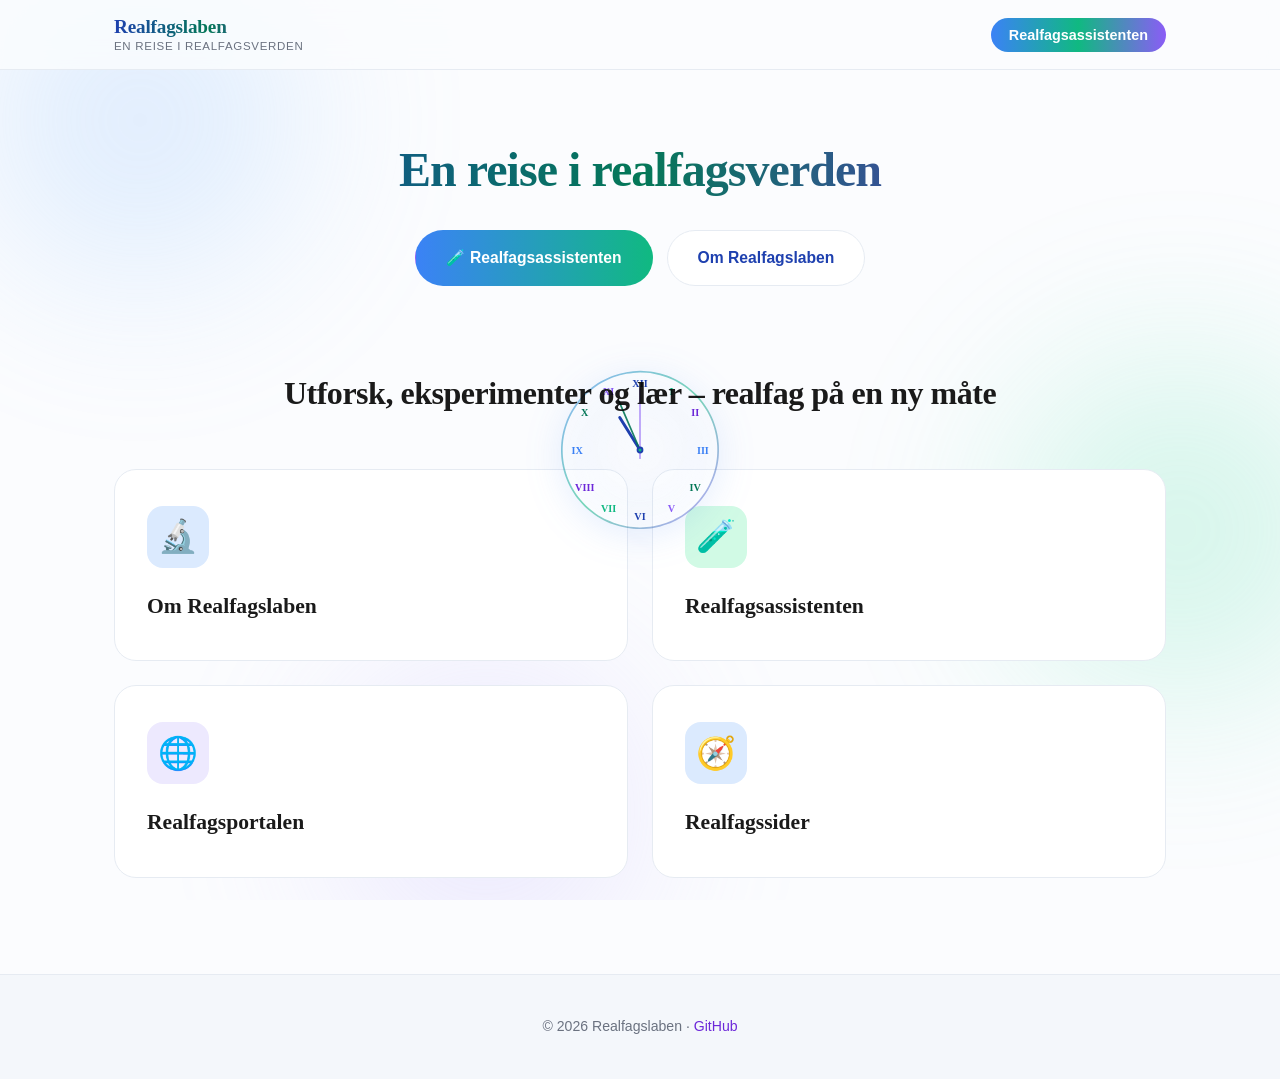
==== commit f8bb8dc2: "Refactor index.html for better styling and content Updated title and various styles in index.html fo" ====
--- a/index.html
+++ b/index.html
@@ -3,7 +3,7 @@
 <head>
 <meta charset="UTF-8">
 <meta name="viewport" content="width=device-width, initial-scale=1.0">
-<title>Realfagslaben</title>
+<title>Realfagslaben – En reise i realfagsverden</title>
 <style>
   * { box-sizing: border-box; margin: 0; padding: 0; }
 
@@ -17,7 +17,6 @@
     --tekst: #1a1a1a;
     --muted: #6b7280;
     --bg: #fbfcfe;
-    --bg-alt: #f4f7fb;
     --border: #e6ebf2;
   }
 
@@ -32,10 +31,9 @@
     color: var(--tekst);
     line-height: 1.7;
     -webkit-font-smoothing: antialiased;
-    cursor: none;
-  }
-
-  /* ---------- Bakgrunnsdekor ---------- */
+  }
+
+  /* Bakgrunnsdekor */
   .bakgrunn {
     position: fixed;
     inset: 0;
@@ -65,27 +63,27 @@
     bottom: -140px; left: 20%;
   }
 
-  /* ---------- Klokke som følger musen ---------- */
+  /* Klokke */
   .klokke {
     position: fixed;
     top: 0;
     left: 0;
-    width: 140px;
-    height: 140px;
+    width: 170px;
+    height: 170px;
     pointer-events: none;
     z-index: 9999;
     transform: translate(-50%, -50%);
     will-change: transform;
-  }
-
+    mix-blend-mode: multiply;
+  }
   .klokke svg {
     width: 100%;
     height: 100%;
     overflow: visible;
-    filter: drop-shadow(0 6px 16px rgba(59, 130, 246, 0.18));
-  }
-
-  /* ---------- Meny ---------- */
+    filter: drop-shadow(0 6px 18px rgba(59, 130, 246, 0.18));
+  }
+
+  /* Meny */
   header {
     position: sticky;
     top: 0;
@@ -99,47 +97,22 @@
   .nav {
     max-width: 1100px;
     margin: 0 auto;
-    padding: 14px 24px;
+    padding: 16px 24px;
     display: flex;
     justify-content: space-between;
     align-items: center;
-    gap: 16px;
   }
 
   .logo-wrap {
-    display: flex;
-    align-items: center;
-    gap: 10px;
-    text-decoration: none;
-    flex-shrink: 0;
-  }
-
-  .logo-ikon {
-    width: 40px;
-    height: 40px;
-    border-radius: 12px;
-    display: flex;
-    align-items: center;
-    justify-content: center;
-    font-size: 1.4rem;
-    background: linear-gradient(135deg, #dbeafe, #d1fae5 55%, #ede9fe);
-    border: 1px solid var(--border);
-    flex-shrink: 0;
-    transition: transform 0.25s ease;
-  }
-  .logo-wrap:hover .logo-ikon {
-    transform: rotate(-6deg) scale(1.06);
-  }
-
-  .logo-tekst {
     display: flex;
     flex-direction: column;
     line-height: 1.15;
+    text-decoration: none;
   }
 
   .logo {
     font-family: Georgia, serif;
-    font-size: 1.15rem;
+    font-size: 1.2rem;
     font-weight: 700;
     letter-spacing: -0.01em;
     background: linear-gradient(90deg, var(--bla-mork), var(--gronn-mork), var(--lilla-mork));
@@ -149,27 +122,26 @@
   }
 
   .logo-undertittel {
-    font-size: 0.68rem;
+    font-size: 0.72rem;
     font-weight: 500;
-    letter-spacing: 0.02em;
+    letter-spacing: 0.06em;
+    text-transform: uppercase;
     color: var(--muted);
-    margin-top: 1px;
+    margin-top: 2px;
   }
 
   .nav-lenker {
     display: flex;
-    gap: 16px;
+    gap: 20px;
     list-style: none;
     align-items: center;
-    flex-shrink: 0;
   }
   .nav-lenker a {
-    font-size: 0.88rem;
+    font-size: 0.9rem;
     font-weight: 500;
     color: var(--tekst);
     text-decoration: none;
     transition: color 0.2s;
-    white-space: nowrap;
   }
   .nav-lenker a:hover { color: var(--bla-mork); }
   .nav-lenker a.cta {
@@ -185,33 +157,25 @@
     box-shadow: 0 8px 20px rgba(59, 130, 246, 0.28);
   }
 
-  /* ---------- Hero ---------- */
+  /* Hero */
   .hero {
     max-width: 1100px;
     margin: 0 auto;
-    padding: 72px 24px 56px;
+    padding: 72px 24px 40px;
     text-align: center;
-    position: relative;
   }
 
   .hero h1 {
     font-family: Georgia, serif;
-    font-size: clamp(2rem, 5vw, 3.2rem);
+    font-size: clamp(2rem, 5vw, 3rem);
     font-weight: 700;
-    line-height: 1.12;
+    line-height: 1.15;
     letter-spacing: -0.02em;
-    margin-bottom: 20px;
-    max-width: 860px;
-    margin-left: auto;
-    margin-right: auto;
-  }
-
-  .hero h1 .gradient {
+    margin-bottom: 32px;
     background: linear-gradient(90deg, var(--bla-mork), var(--gronn-mork), var(--lilla-mork));
     -webkit-background-clip: text;
     background-clip: text;
     color: transparent;
-    font-style: italic;
   }
 
   .hero-knapper {
@@ -219,7 +183,6 @@
     gap: 14px;
     flex-wrap: wrap;
     justify-content: center;
-    margin-top: 8px;
   }
 
   .knapp {
@@ -260,55 +223,41 @@
     box-shadow: 0 10px 24px rgba(59, 130, 246, 0.15);
   }
 
-  /* ---------- Fargebånd ---------- */
-  .bånd {
-    height: 5px;
-    max-width: 200px;
-    margin: 44px auto 0;
-    border-radius: 999px;
-    background: linear-gradient(90deg, var(--bla), var(--gronn), var(--lilla));
-  }
-
-  /* ---------- Kort-seksjon ---------- */
+  /* Kort-seksjon */
   .utforsk {
     max-width: 1100px;
     margin: 0 auto;
-    padding: 24px 24px 88px;
+    padding: 40px 24px 96px;
   }
 
   .utforsk-header {
     text-align: center;
-    margin-bottom: 44px;
+    margin-bottom: 48px;
   }
   .utforsk-header h2 {
     font-family: Georgia, serif;
-    font-size: clamp(1.4rem, 3vw, 1.9rem);
+    font-size: clamp(1.5rem, 3vw, 2rem);
     font-weight: 700;
     letter-spacing: -0.015em;
-    margin-bottom: 8px;
-  }
-  .utforsk-header p {
-    color: var(--muted);
-    font-size: 1rem;
   }
 
   .kort-grid {
     display: grid;
     grid-template-columns: repeat(2, 1fr);
-    gap: 22px;
+    gap: 24px;
   }
 
   .kort {
     background: #fff;
     border: 1px solid var(--border);
-    border-radius: 20px;
-    padding: 30px 28px;
+    border-radius: 22px;
+    padding: 36px 32px;
     text-decoration: none;
     color: var(--tekst);
     transition: transform 0.2s, box-shadow 0.3s, border-color 0.25s;
     display: flex;
-    align-items: center;
-    gap: 18px;
+    flex-direction: column;
+    gap: 12px;
     position: relative;
     overflow: hidden;
   }
@@ -329,14 +278,14 @@
   .kort:hover::before { opacity: 1; }
 
   .kort .ikon {
-    font-size: 1.9rem;
-    width: 58px;
-    height: 58px;
+    font-size: 2rem;
+    width: 62px;
+    height: 62px;
     border-radius: 16px;
     display: flex;
     align-items: center;
     justify-content: center;
-    flex-shrink: 0;
+    margin-bottom: 8px;
   }
   .kort.kort-bla .ikon { background: #dbeafe; }
   .kort.kort-gronn .ikon { background: #d1fae5; }
@@ -347,61 +296,32 @@
 
   .kort h3 {
     font-family: Georgia, serif;
-    font-size: 1.25rem;
+    font-size: 1.35rem;
     font-weight: 700;
-    line-height: 1.3;
-  }
-
-  /* ---------- Bunnnotat ---------- */
+  }
+
   footer {
     border-top: 1px solid var(--border);
     padding: 40px 24px;
     text-align: center;
-    background: var(--bg-alt);
-  }
-  footer p { color: var(--muted); font-size: 0.86rem; }
-  footer a {
-    color: var(--lilla-mork);
-    text-decoration: none;
-    font-weight: 500;
-  }
+    background: #f4f7fb;
+  }
+  footer p { color: var(--muted); font-size: 0.88rem; }
+  footer a { color: var(--lilla-mork); text-decoration: none; font-weight: 500; }
   footer a:hover { text-decoration: underline; }
 
-  /* ---------- Mobil ---------- */
   @media (max-width: 900px) {
-    body { cursor: auto; }
     .klokke { display: none; }
-
-    .nav {
-      flex-wrap: wrap;
-      gap: 10px;
-      padding: 12px 18px;
-    }
-    .logo-wrap { order: 1; flex: 1 1 auto; }
-    .nav-lenker {
-      order: 2;
-      flex: 1 1 auto;
-      justify-content: flex-end;
-      gap: 12px;
-    }
+    .hero { padding: 48px 24px 32px; }
+    .kort-grid { grid-template-columns: 1fr; }
+  }
+
+  @media (max-width: 600px) {
+    .nav-lenker { gap: 14px; }
     .nav-lenker a { font-size: 0.82rem; }
-    .nav-lenker a.cta { padding: 8px 14px; font-size: 0.8rem; }
-
-    .hero { padding: 48px 20px 40px; }
-    .kort-grid { grid-template-columns: 1fr; }
-  }
-
-  @media (max-width: 480px) {
-    .logo { font-size: 1rem; }
-    .logo-undertittel { font-size: 0.6rem; }
-    .logo-ikon { width: 34px; height: 34px; font-size: 1.15rem; }
-    .nav { padding: 10px 14px; gap: 8px; }
-    .nav-lenker { gap: 8px; }
-    .nav-lenker a { font-size: 0.76rem; }
-    .nav-lenker a.cta { padding: 6px 11px; font-size: 0.74rem; }
-    .hero-knapper { flex-direction: column; }
-    .knapp { justify-content: center; width: 100%; }
-    .kort { padding: 24px 20px; gap: 14px; }
+    .nav-lenker a.cta { padding: 8px 14px; }
+    .logo-undertittel { font-size: 0.62rem; }
+    .kort { padding: 28px 24px; }
   }
 </style>
 </head>
@@ -414,7 +334,7 @@
     <div class="boble boble-3"></div>
   </div>
 
-  <!-- Klokke som følger musen -->
+  <!-- Klokke -->
   <div class="klokke" id="klokke">
     <svg viewBox="0 0 200 200" xmlns="http://www.w3.org/2000/svg">
       <defs>
@@ -469,23 +389,18 @@
   <header>
     <nav class="nav">
       <a href="index.html" class="logo-wrap">
-        <span class="logo-ikon" aria-hidden="true">🔬</span>
-        <span class="logo-tekst">
-          <span class="logo">Realfagslaben</span>
-          <span class="logo-undertittel">En reise i realfagsverden</span>
-        </span>
+        <span class="logo">Realfagslaben</span>
+        <span class="logo-undertittel">En reise i realfagsverden</span>
       </a>
       <ul class="nav-lenker">
         <li><a href="Realfagsassistenten/" class="cta">Realfagsassistenten</a></li>
-        <li><a href="Om/">Om</a></li>
-        <li><a href="Portalen/">Portalen</a></li>
       </ul>
     </nav>
   </header>
 
   <!-- Hero -->
   <section class="hero">
-    <h1>Vi gjør realfagene <span class="gradient">tilgjengelige, forståelige og morsomme</span> å lære.</h1>
+    <h1>En reise i realfagsverden</h1>
     <div class="hero-knapper">
       <a href="Realfagsassistenten/" class="knapp knapp-primær">
         🧪 Realfagsassistenten
@@ -494,14 +409,12 @@
         Om Realfagslaben
       </a>
     </div>
-    <div class="bånd"></div>
   </section>
 
   <!-- Kort -->
   <section class="utforsk">
     <div class="utforsk-header">
-      <h2>Utforsk Realfagslaben</h2>
-      <p>Utforsk, eksperimenter og lær – realfag på en ny måte</p>
+      <h2>Utforsk, eksperimenter og lær – realfag på en ny måte</h2>
     </div>
 
     <div class="kort-grid">
@@ -528,14 +441,11 @@
   </section>
 
   <footer>
-    <p>© <span id="aar"></span> Realfagslaben</p>
+    <p>© <span id="aar"></span> Realfagslaben · <a href="https://github.com/Realfagslaben">GitHub</a></p>
   </footer>
 
   <script>
-    // =====================================================
-    // KLOKKE SOM FØLGER MUSEN
-    // – Blir ellipse når man drar, går mykt tilbake til sirkel
-    // =====================================================
+    // Klokke som følger musen
     const klokke = document.getElementById('klokke');
     const urskive = document.getElementById('urskive');
     const timeviser = document.getElementById('timeviser');
@@ -553,14 +463,8 @@
     const ANTALL_PUNKTER = 72;
     const BASIS_RADIUS = 92;
 
-    let deformasjon = 0;
-    let maalDeformasjon = 0;
-    let deformRetning = 0;
-    let hastighetMyk = 0;
-
     let forskyvninger = new Array(ANTALL_PUNKTER).fill(0);
     let maalforskyvninger = new Array(ANTALL_PUNKTER).fill(0);
-
     let t = 0;
 
     document.addEventListener('mousemove', (e) => {
@@ -572,10 +476,8 @@
 
     document.addEventListener('mousedown', () => { dratt = true; });
     document.addEventListener('mouseup', () => { dratt = false; });
-
     document.addEventListener('touchstart', () => { dratt = true; }, { passive: true });
     document.addEventListener('touchend', () => { dratt = false; }, { passive: true });
-
     document.addEventListener('touchmove', (e) => {
       if (e.touches[0]) {
         forrigeMusX = musX;
@@ -617,7 +519,7 @@
     function animer() {
       t += 0.016;
 
-      const smootheness = 0.14;
+      const smootheness = 0.12;
       klokkeX += (musX - klokkeX) * smootheness;
       klokkeY += (musY - klokkeY) * smootheness;
       klokke.style.transform = `translate(${klokkeX}px, ${klokkeY}px) translate(-50%, -50%)`;
@@ -625,28 +527,18 @@
       const dx = musX - forrigeMusX;
       const dy = musY - forrigeMusY;
       const hastighet = Math.min(Math.sqrt(dx * dx + dy * dy), 40);
-      hastighetMyk += (hastighet - hastighetMyk) * 0.15;
-
-      if (dratt && hastighetMyk > 0.5) {
-        maalDeformasjon = Math.min(hastighetMyk * 0.55, 22);
-        deformRetning = Math.atan2(dy, dx);
-      } else {
-        maalDeformasjon = 0;
-      }
-
-      deformasjon += (maalDeformasjon - deformasjon) * 0.08;
+      const retning = Math.atan2(dy, dx);
 
       for (let i = 0; i < ANTALL_PUNKTER; i++) {
         const vinkel = (i / ANTALL_PUNKTER) * Math.PI * 2;
-
-        let ellipse = 0;
-        if (deformasjon > 0.05) {
-          ellipse = Math.cos(2 * (vinkel - deformRetning)) * deformasjon;
+        if (dratt && hastighet > 0.5) {
+          const samsvar = Math.cos(vinkel - retning);
+          const jevn = Math.sign(samsvar) * Math.pow(Math.abs(samsvar), 1.6);
+          const stoyVerdi = stoy(vinkel, t) * 0.9;
+          maalforskyvninger[i] = (jevn * hastighet * 1.6) + stoyVerdi * hastighet * 0.15;
+        } else {
+          maalforskyvninger[i] = stoy(vinkel, t) * 0.15;
         }
-
-        const pust = stoy(vinkel, t) * 0.15;
-
-        maalforskyvninger[i] = ellipse + pust;
         forskyvninger[i] += (maalforskyvninger[i] - forskyvninger[i]) * 0.15;
       }
 
@@ -670,14 +562,9 @@
       const timer = naa.getHours() % 12;
       const minutter = naa.getMinutes();
       const sekunder = naa.getSeconds();
-
-      const timeVinkel = (timer * 30) + (minutter * 0.5);
-      const minuttVinkel = (minutter * 6) + (sekunder * 0.1);
-      const sekundVinkel = sekunder * 6;
-
-      timeviser.setAttribute('transform', `rotate(${timeVinkel} 100 100)`);
-      minuttviser.setAttribute('transform', `rotate(${minuttVinkel} 100 100)`);
-      sekundviser.setAttribute('transform', `rotate(${sekundVinkel} 100 100)`);
+      timeviser.setAttribute('transform', `rotate(${(timer * 30) + (minutter * 0.5)} 100 100)`);
+      minuttviser.setAttribute('transform', `rotate(${(minutter * 6) + (sekunder * 0.1)} 100 100)`);
+      sekundviser.setAttribute('transform', `rotate(${sekundviser * 6} 100 100)`);
     }
     setInterval(oppdaterKlokke, 1000);
     oppdaterKlokke();
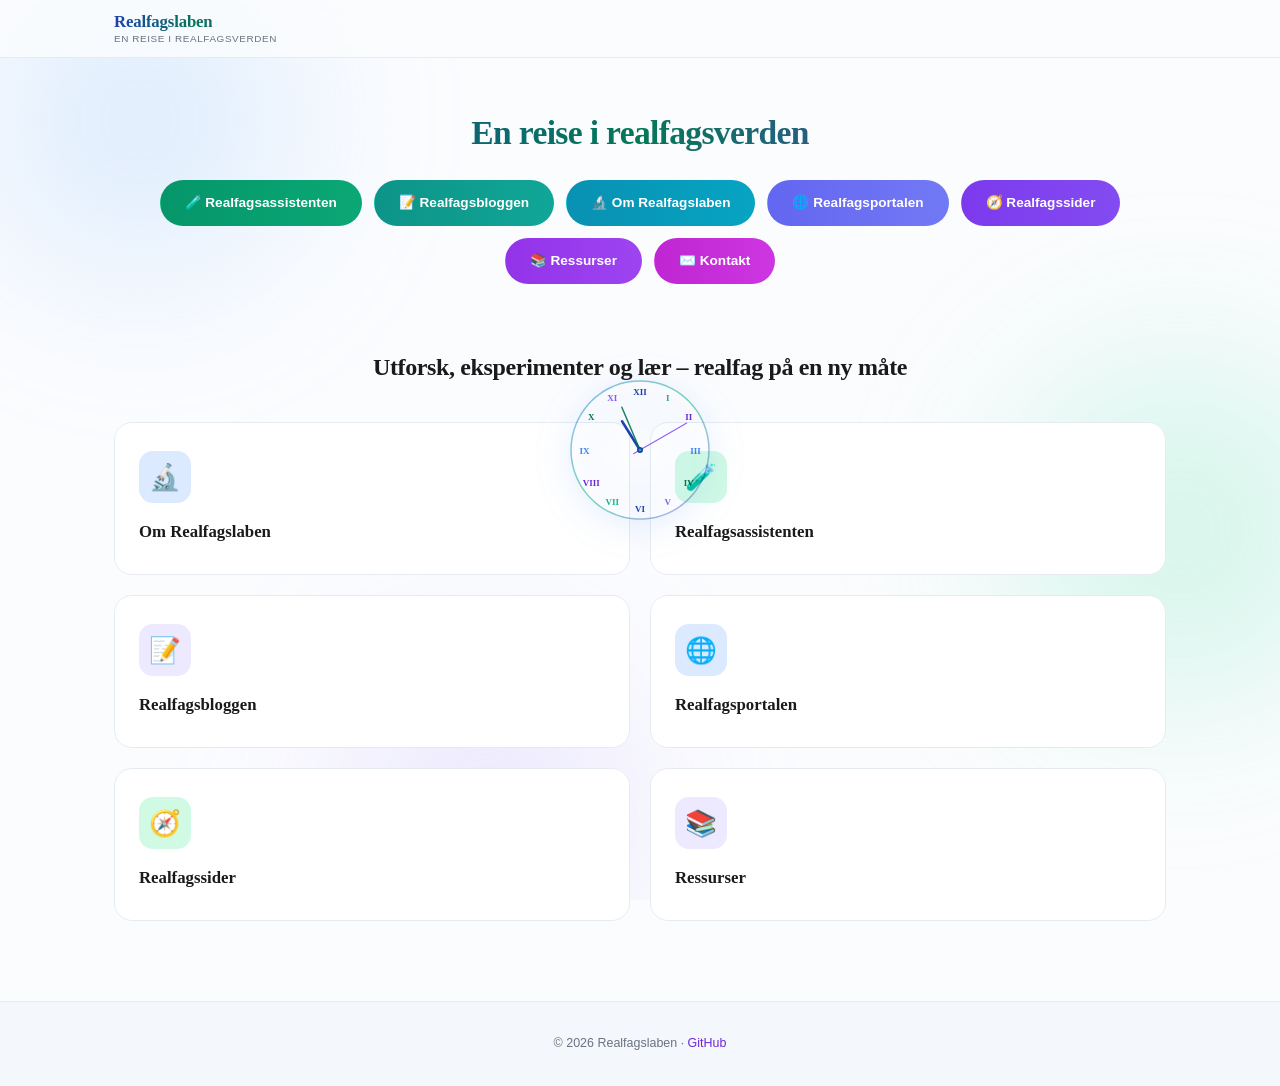
==== commit 29d3c6be: "Update index.html" ====
--- a/index.html
+++ b/index.html
@@ -29,7 +29,7 @@
     font-family: -apple-system, BlinkMacSystemFont, "Inter", "Segoe UI", Roboto, Helvetica, Arial, sans-serif;
     background: var(--bg);
     color: var(--tekst);
-    line-height: 1.7;
+    line-height: 1.6;
     -webkit-font-smoothing: antialiased;
   }
 
@@ -68,8 +68,8 @@
     position: fixed;
     top: 0;
     left: 0;
-    width: 170px;
-    height: 170px;
+    width: 150px;
+    height: 150px;
     pointer-events: none;
     z-index: 9999;
     transform: translate(-50%, -50%);
@@ -97,7 +97,7 @@
   .nav {
     max-width: 1100px;
     margin: 0 auto;
-    padding: 16px 24px;
+    padding: 12px 24px;
     display: flex;
     justify-content: space-between;
     align-items: center;
@@ -112,7 +112,7 @@
 
   .logo {
     font-family: Georgia, serif;
-    font-size: 1.2rem;
+    font-size: 1.05rem;
     font-weight: 700;
     letter-spacing: -0.01em;
     background: linear-gradient(90deg, var(--bla-mork), var(--gronn-mork), var(--lilla-mork));
@@ -122,7 +122,7 @@
   }
 
   .logo-undertittel {
-    font-size: 0.72rem;
+    font-size: 0.62rem;
     font-weight: 500;
     letter-spacing: 0.06em;
     text-transform: uppercase;
@@ -130,48 +130,21 @@
     margin-top: 2px;
   }
 
-  .nav-lenker {
-    display: flex;
-    gap: 20px;
-    list-style: none;
-    align-items: center;
-  }
-  .nav-lenker a {
-    font-size: 0.9rem;
-    font-weight: 500;
-    color: var(--tekst);
-    text-decoration: none;
-    transition: color 0.2s;
-  }
-  .nav-lenker a:hover { color: var(--bla-mork); }
-  .nav-lenker a.cta {
-    color: #fff;
-    font-weight: 600;
-    background: linear-gradient(90deg, var(--bla), var(--gronn), var(--lilla));
-    padding: 9px 18px;
-    border-radius: 999px;
-    transition: transform 0.2s, box-shadow 0.2s;
-  }
-  .nav-lenker a.cta:hover {
-    transform: translateY(-2px);
-    box-shadow: 0 8px 20px rgba(59, 130, 246, 0.28);
-  }
-
   /* Hero */
   .hero {
     max-width: 1100px;
     margin: 0 auto;
-    padding: 72px 24px 40px;
+    padding: 56px 24px 32px;
     text-align: center;
   }
 
   .hero h1 {
     font-family: Georgia, serif;
-    font-size: clamp(2rem, 5vw, 3rem);
+    font-size: clamp(1.5rem, 3.5vw, 2.1rem);
     font-weight: 700;
     line-height: 1.15;
     letter-spacing: -0.02em;
-    margin-bottom: 32px;
+    margin-bottom: 28px;
     background: linear-gradient(90deg, var(--bla-mork), var(--gronn-mork), var(--lilla-mork));
     -webkit-background-clip: text;
     background-clip: text;
@@ -180,7 +153,7 @@
 
   .hero-knapper {
     display: flex;
-    gap: 14px;
+    gap: 12px;
     flex-wrap: wrap;
     justify-content: center;
   }
@@ -188,55 +161,73 @@
   .knapp {
     display: inline-flex;
     align-items: center;
-    gap: 8px;
-    padding: 14px 30px;
+    gap: 7px;
+    padding: 11px 24px;
     border-radius: 999px;
-    font-size: 0.98rem;
+    font-size: 0.85rem;
     font-weight: 600;
     text-decoration: none;
-    transition: transform 0.15s, box-shadow 0.25s, background 0.25s, color 0.25s;
+    transition: transform 0.15s, box-shadow 0.25s, background-position 0.5s;
     border: 1px solid transparent;
-  }
-
-  .knapp-primær {
     color: #fff;
-    background: linear-gradient(90deg, var(--bla), var(--gronn), var(--lilla));
     background-size: 200% 100%;
     background-position: 0% 50%;
-    transition: background-position 0.5s, transform 0.2s, box-shadow 0.25s;
-  }
-  .knapp-primær:hover {
+  }
+  .knapp:hover {
     background-position: 100% 50%;
     transform: translateY(-2px);
-    box-shadow: 0 12px 28px rgba(139, 92, 246, 0.28);
-  }
-
-  .knapp-sekundær {
-    color: var(--bla-mork);
-    background: #fff;
-    border-color: var(--border);
-  }
-  .knapp-sekundær:hover {
-    border-color: var(--bla);
-    color: var(--bla);
-    transform: translateY(-2px);
-    box-shadow: 0 10px 24px rgba(59, 130, 246, 0.15);
-  }
+  }
+
+  /* Fargekontraster i grønn–lilla-spekteret */
+  .knapp-1 {
+    background-image: linear-gradient(90deg, #059669, #10b981);
+  }
+  .knapp-1:hover { box-shadow: 0 10px 24px rgba(16, 185, 129, 0.32); }
+
+  .knapp-2 {
+    background-image: linear-gradient(90deg, #0d9488, #14b8a6);
+  }
+  .knapp-2:hover { box-shadow: 0 10px 24px rgba(20, 184, 166, 0.32); }
+
+  .knapp-3 {
+    background-image: linear-gradient(90deg, #0891b2, #06b6d4);
+  }
+  .knapp-3:hover { box-shadow: 0 10px 24px rgba(6, 182, 212, 0.32); }
+
+  .knapp-4 {
+    background-image: linear-gradient(90deg, #6366f1, #818cf8);
+  }
+  .knapp-4:hover { box-shadow: 0 10px 24px rgba(99, 102, 241, 0.32); }
+
+  .knapp-5 {
+    background-image: linear-gradient(90deg, #7c3aed, #8b5cf6);
+  }
+  .knapp-5:hover { box-shadow: 0 10px 24px rgba(139, 92, 246, 0.32); }
+
+  .knapp-6 {
+    background-image: linear-gradient(90deg, #9333ea, #a855f7);
+  }
+  .knapp-6:hover { box-shadow: 0 10px 24px rgba(168, 85, 247, 0.32); }
+
+  .knapp-7 {
+    background-image: linear-gradient(90deg, #c026d3, #d946ef);
+  }
+  .knapp-7:hover { box-shadow: 0 10px 24px rgba(217, 70, 239, 0.32); }
 
   /* Kort-seksjon */
   .utforsk {
     max-width: 1100px;
     margin: 0 auto;
-    padding: 40px 24px 96px;
+    padding: 32px 24px 80px;
   }
 
   .utforsk-header {
     text-align: center;
-    margin-bottom: 48px;
+    margin-bottom: 36px;
   }
   .utforsk-header h2 {
     font-family: Georgia, serif;
-    font-size: clamp(1.5rem, 3vw, 2rem);
+    font-size: clamp(1.1rem, 2.2vw, 1.5rem);
     font-weight: 700;
     letter-spacing: -0.015em;
   }
@@ -244,20 +235,20 @@
   .kort-grid {
     display: grid;
     grid-template-columns: repeat(2, 1fr);
-    gap: 24px;
+    gap: 20px;
   }
 
   .kort {
     background: #fff;
     border: 1px solid var(--border);
-    border-radius: 22px;
-    padding: 36px 32px;
+    border-radius: 18px;
+    padding: 28px 24px;
     text-decoration: none;
     color: var(--tekst);
     transition: transform 0.2s, box-shadow 0.3s, border-color 0.25s;
     display: flex;
     flex-direction: column;
-    gap: 12px;
+    gap: 10px;
     position: relative;
     overflow: hidden;
   }
@@ -271,21 +262,21 @@
     transition: opacity 0.3s;
   }
   .kort:hover {
-    transform: translateY(-6px);
-    box-shadow: 0 24px 48px rgba(30, 64, 175, 0.10);
+    transform: translateY(-5px);
+    box-shadow: 0 20px 40px rgba(30, 64, 175, 0.10);
     border-color: #c7d2fe;
   }
   .kort:hover::before { opacity: 1; }
 
   .kort .ikon {
-    font-size: 2rem;
-    width: 62px;
-    height: 62px;
-    border-radius: 16px;
+    font-size: 1.6rem;
+    width: 52px;
+    height: 52px;
+    border-radius: 14px;
     display: flex;
     align-items: center;
     justify-content: center;
-    margin-bottom: 8px;
+    margin-bottom: 6px;
   }
   .kort.kort-bla .ikon { background: #dbeafe; }
   .kort.kort-gronn .ikon { background: #d1fae5; }
@@ -296,32 +287,32 @@
 
   .kort h3 {
     font-family: Georgia, serif;
-    font-size: 1.35rem;
+    font-size: 1.05rem;
     font-weight: 700;
   }
 
   footer {
     border-top: 1px solid var(--border);
-    padding: 40px 24px;
+    padding: 32px 24px;
     text-align: center;
     background: #f4f7fb;
   }
-  footer p { color: var(--muted); font-size: 0.88rem; }
+  footer p { color: var(--muted); font-size: 0.78rem; }
   footer a { color: var(--lilla-mork); text-decoration: none; font-weight: 500; }
   footer a:hover { text-decoration: underline; }
 
   @media (max-width: 900px) {
     .klokke { display: none; }
-    .hero { padding: 48px 24px 32px; }
+    .hero { padding: 40px 24px 24px; }
     .kort-grid { grid-template-columns: 1fr; }
   }
 
   @media (max-width: 600px) {
-    .nav-lenker { gap: 14px; }
-    .nav-lenker a { font-size: 0.82rem; }
-    .nav-lenker a.cta { padding: 8px 14px; }
-    .logo-undertittel { font-size: 0.62rem; }
-    .kort { padding: 28px 24px; }
+    .nav { padding: 10px 20px; }
+    .logo { font-size: 0.95rem; }
+    .logo-undertittel { font-size: 0.56rem; }
+    .knapp { padding: 10px 18px; font-size: 0.8rem; }
+    .kort { padding: 22px 20px; }
   }
 </style>
 </head>
@@ -392,22 +383,20 @@
         <span class="logo">Realfagslaben</span>
         <span class="logo-undertittel">En reise i realfagsverden</span>
       </a>
-      <ul class="nav-lenker">
-        <li><a href="Realfagsassistenten/" class="cta">Realfagsassistenten</a></li>
-      </ul>
     </nav>
   </header>
 
-  <!-- Hero -->
+  <!-- Hero med alle knapper -->
   <section class="hero">
     <h1>En reise i realfagsverden</h1>
     <div class="hero-knapper">
-      <a href="Realfagsassistenten/" class="knapp knapp-primær">
-        🧪 Realfagsassistenten
-      </a>
-      <a href="Om/" class="knapp knapp-sekundær">
-        Om Realfagslaben
-      </a>
+      <a href="Realfagsassistenten/" class="knapp knapp-1">🧪 Realfagsassistenten</a>
+      <a href="Realfagsbloggen/" class="knapp knapp-2">📝 Realfagsbloggen</a>
+      <a href="Om/" class="knapp knapp-3">🔬 Om Realfagslaben</a>
+      <a href="Portalen/" class="knapp knapp-4">🌐 Realfagsportalen</a>
+      <a href="Realfagssider/" class="knapp knapp-5">🧭 Realfagssider</a>
+      <a href="Ressurser/" class="knapp knapp-6">📚 Ressurser</a>
+      <a href="Kontakt/" class="knapp knapp-7">✉️ Kontakt</a>
     </div>
   </section>
 
@@ -428,14 +417,24 @@
         <h3>Realfagsassistenten</h3>
       </a>
 
-      <a href="Portalen/index.html" class="kort kort-lilla">
+      <a href="Realfagsbloggen/" class="kort kort-lilla">
+        <div class="ikon">📝</div>
+        <h3>Realfagsbloggen</h3>
+      </a>
+
+      <a href="Portalen/index.html" class="kort kort-bla">
         <div class="ikon">🌐</div>
         <h3>Realfagsportalen</h3>
       </a>
 
-      <a href="Realfagssider/index.html" class="kort kort-bla">
+      <a href="Realfagssider/index.html" class="kort kort-gronn">
         <div class="ikon">🧭</div>
         <h3>Realfagssider</h3>
+      </a>
+
+      <a href="Ressurser/index.html" class="kort kort-lilla">
+        <div class="ikon">📚</div>
+        <h3>Ressurser</h3>
       </a>
     </div>
   </section>
@@ -445,7 +444,6 @@
   </footer>
 
   <script>
-    // Klokke som følger musen
     const klokke = document.getElementById('klokke');
     const urskive = document.getElementById('urskive');
     const timeviser = document.getElementById('timeviser');
@@ -518,7 +516,6 @@
 
     function animer() {
       t += 0.016;
-
       const smootheness = 0.12;
       klokkeX += (musX - klokkeX) * smootheness;
       klokkeY += (musY - klokkeY) * smootheness;
@@ -564,7 +561,7 @@
       const sekunder = naa.getSeconds();
       timeviser.setAttribute('transform', `rotate(${(timer * 30) + (minutter * 0.5)} 100 100)`);
       minuttviser.setAttribute('transform', `rotate(${(minutter * 6) + (sekunder * 0.1)} 100 100)`);
-      sekundviser.setAttribute('transform', `rotate(${sekundviser * 6} 100 100)`);
+      sekundviser.setAttribute('transform', `rotate(${sekunder * 6} 100 100)`);
     }
     setInterval(oppdaterKlokke, 1000);
     oppdaterKlokke();
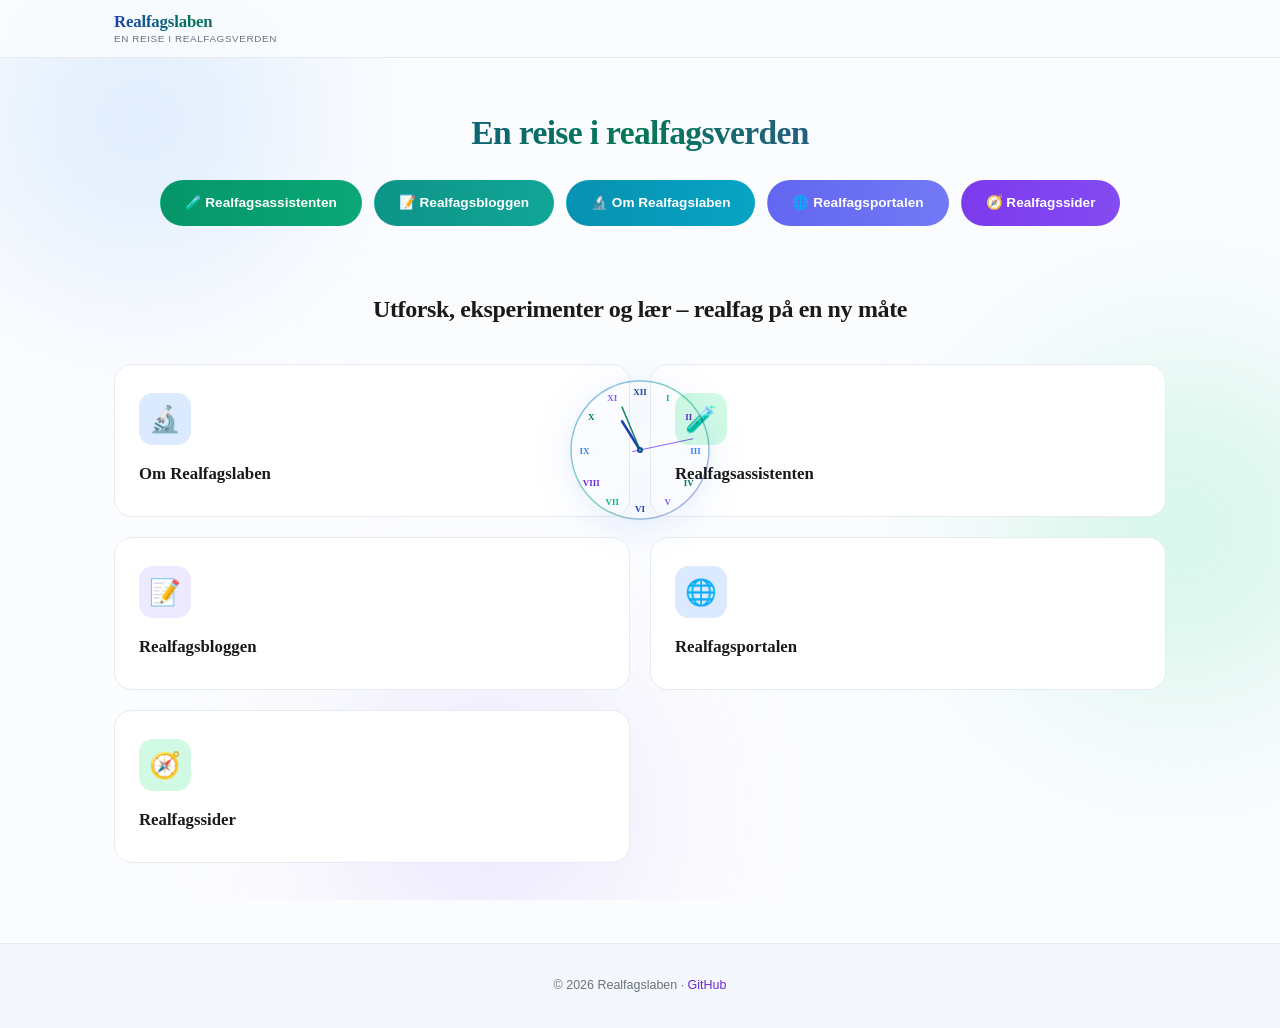
==== commit d74bed63: "Remove knapp-6 and knapp-7 styles and links Removed unused button styles and links for knapp-6 and k" ====
--- a/index.html
+++ b/index.html
@@ -204,16 +204,6 @@
   }
   .knapp-5:hover { box-shadow: 0 10px 24px rgba(139, 92, 246, 0.32); }
 
-  .knapp-6 {
-    background-image: linear-gradient(90deg, #9333ea, #a855f7);
-  }
-  .knapp-6:hover { box-shadow: 0 10px 24px rgba(168, 85, 247, 0.32); }
-
-  .knapp-7 {
-    background-image: linear-gradient(90deg, #c026d3, #d946ef);
-  }
-  .knapp-7:hover { box-shadow: 0 10px 24px rgba(217, 70, 239, 0.32); }
-
   /* Kort-seksjon */
   .utforsk {
     max-width: 1100px;
@@ -395,8 +385,6 @@
       <a href="Om/" class="knapp knapp-3">🔬 Om Realfagslaben</a>
       <a href="Portalen/" class="knapp knapp-4">🌐 Realfagsportalen</a>
       <a href="Realfagssider/" class="knapp knapp-5">🧭 Realfagssider</a>
-      <a href="Ressurser/" class="knapp knapp-6">📚 Ressurser</a>
-      <a href="Kontakt/" class="knapp knapp-7">✉️ Kontakt</a>
     </div>
   </section>
 
@@ -430,11 +418,6 @@
       <a href="Realfagssider/index.html" class="kort kort-gronn">
         <div class="ikon">🧭</div>
         <h3>Realfagssider</h3>
-      </a>
-
-      <a href="Ressurser/index.html" class="kort kort-lilla">
-        <div class="ikon">📚</div>
-        <h3>Ressurser</h3>
       </a>
     </div>
   </section>
